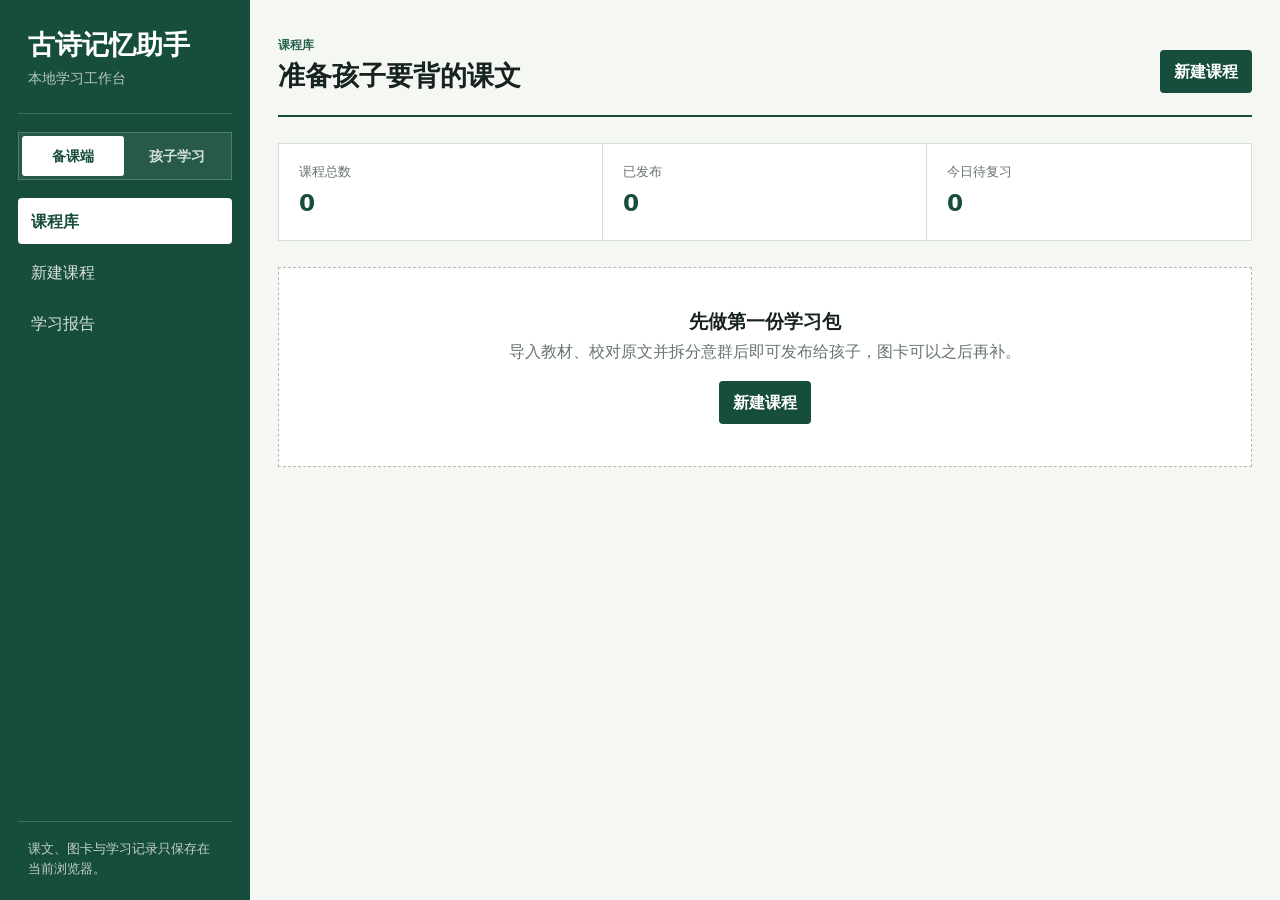
==== workspace.html @ 55af8677 "将古诗记忆助手按 CC BY-NC-SA 4.0 开源，供本地下载安装。 保留密钥与个人参考图在本地，明确禁止把项目拿去卖。  Co-authored-by: Cursor <cursoragent@" ====
<!doctype html>
<html lang="zh-CN">
<head>
  <meta charset="utf-8">
  <meta name="viewport" content="width=device-width, initial-scale=1, viewport-fit=cover">
  <meta name="theme-color" content="#174d3c">
  <meta name="description" content="本地古诗文图文背诵备课端">
  <link rel="manifest" href="manifest.webmanifest">
  <link rel="icon" href="data:,">
  <link rel="stylesheet" href="workspace.css">
  <title>古诗文备课端</title>
</head>
<body>
  <aside class="author-nav" aria-label="备课导航">
    <div class="brand"><h1>古诗记忆助手</h1><span>本地学习工作台</span></div>
    <div class="workspace-switch" aria-label="使用端">
      <a class="workspace-mode is-active" href="workspace.html" aria-current="page">备课端</a>
      <a class="workspace-mode" href="index.html">孩子学习</a>
    </div>
    <nav class="author-tabs" aria-label="备课端页面">
      <button class="nav-tab is-active" type="button" data-view="library">课程库</button>
      <button class="nav-tab" type="button" data-view="build">新建课程</button>
      <button class="nav-tab" type="button" data-view="reports">学习报告</button>
      <a class="nav-tab nav-link mobile-learner-link" href="index.html">孩子学习</a>
    </nav>
    <div class="nav-note">课文、图卡与学习记录只保存在当前浏览器。</div>
  </aside>

  <main class="author-main">
    <section id="view-library" class="author-view" data-view-panel="library">
      <header class="page-head"><div><p class="eyebrow">课程库</p><h2>准备孩子要背的课文</h2></div><button class="button button-primary" type="button" data-open-build>新建课程</button></header>
      <div id="library-summary" class="summary-strip" aria-live="polite"></div>
      <section id="course-library" class="course-library" aria-live="polite"></section>
    </section>

    <section id="view-build" class="author-view" data-view-panel="build" hidden>
      <header class="page-head"><div><p class="eyebrow">新建课程</p><h2 id="builder-title">从教材到学习包</h2></div><button class="button button-secondary" type="button" data-view-target="library">返回课程库</button></header>
      <ol class="build-steps" aria-label="建课步骤">
        <li data-step="source" class="is-active"><span>1</span>导入与校对</li>
        <li data-step="scenes"><span>2</span>拆分意群</li>
        <li data-step="images"><span>3</span>确认图卡</li>
        <li data-step="publish"><span>4</span>发布学习包</li>
      </ol>

      <section id="build-source" class="build-panel" data-build-panel="source">
        <div class="panel-head"><div><p class="eyebrow">第一步</p><h3>导入教材并核对原文</h3></div></div>
        <div id="source-drop" class="source-drop" role="button" tabindex="0" aria-describedby="source-drop-help">
          <input id="source-file" type="file" hidden accept=".pdf,.doc,.docx,.odt,.rtf,.txt,.md,image/png,image/jpeg,image/webp,image/heic,image/heif,application/pdf">
          <strong>拖入或选择教材文件</strong>
          <p id="source-drop-help">支持 PDF、Word、图片、TXT、Markdown。文件在本机提取文字。</p>
        </div>
        <p id="source-import-message" class="message" aria-live="polite"></p>
        <form id="source-form" class="form-grid">
          <label>篇目标题<input id="course-title" required autocomplete="off"></label>
          <label>作者<input id="course-author" autocomplete="off"></label>
          <label>朝代<input id="course-dynasty" autocomplete="off"></label>
          <label>适用年级<input id="course-grade" autocomplete="off" placeholder="例如：八年级上册"></label>
          <label class="full-field">教材原文<textarea id="course-text" required rows="12" placeholder="请对照教材确认原文、标点和背诵范围。"></textarea></label>
          <div class="form-actions full-field"><button class="button button-primary" type="submit">确认原文，生成学习包</button><p id="source-status-message" class="message" aria-live="polite"></p></div>
        </form>
      </section>

      <section id="build-scenes" class="build-panel" data-build-panel="scenes" hidden>
        <div class="panel-head"><div><p class="eyebrow">第二步</p><h3>检查记忆意群和图像脚本</h3><p>每一项都对应一张图卡和一关练习。可修改原文，再重新拆分。</p></div><button id="regenerate-scenes" class="button button-secondary" type="button">按原文重新拆分</button></div>
        <div id="scene-editor" class="scene-editor"></div>
        <div class="form-actions"><button class="button button-primary" type="button" data-next-build="images">确认意群，准备图卡</button></div>
      </section>

      <section id="build-images" class="build-panel" data-build-panel="images" hidden>
        <div class="panel-head"><div><p class="eyebrow">第三步</p><h3>先找开放素材，再生成图卡</h3><p>系统会先按意群检索开放授权配图；找到候选后显示来源和许可。没有合适素材时，再生成图卡；生成失败才显示本地上传备用。</p></div></div>
        <p id="image-generation-message" class="message" aria-live="polite"></p>
        <div id="image-editor" class="image-editor"></div>
        <div class="form-actions"><button class="button button-primary" type="button" data-next-build="publish">检查发布条件</button></div>
      </section>

      <section id="build-publish" class="build-panel" data-build-panel="publish" hidden>
        <div class="panel-head"><div><p class="eyebrow">第四步</p><h3>发布给孩子学习</h3><p>发布后，孩子会进入独立学习页：看图理解、无提示回忆、整段闯关与复习。图卡是学习提示，不是发布硬门槛；之后仍可回来补做。</p></div></div>
        <div id="publish-checklist" class="publish-checklist" aria-live="polite"></div>
        <div class="form-actions"><button id="publish-course" class="button button-primary" type="button">发布课程</button><button class="button button-secondary" type="button" data-view-target="library">稍后发布</button><p id="publish-message" class="message" aria-live="polite"></p></div>
      </section>
    </section>

    <section id="view-reports" class="author-view" data-view-panel="reports" hidden>
      <header class="page-head"><div><p class="eyebrow">学习报告</p><h2>从真实表现安排复习</h2></div><div class="report-head-actions"><button id="export-backup" class="button button-secondary" type="button">备份全部数据</button><p id="report-export-message" class="message" aria-live="polite"></p></div></header>
      <div id="reports-content" class="reports-content" aria-live="polite"></div>
    </section>
  </main>

  <div id="image-lightbox" class="image-lightbox" hidden role="dialog" aria-modal="true" aria-labelledby="image-lightbox-title">
    <div class="image-lightbox-backdrop" data-close-lightbox></div>
    <div class="image-lightbox-panel">
      <button id="close-image-lightbox" class="image-lightbox-close" type="button" aria-label="关闭全图预览">×</button>
      <p id="image-lightbox-title" class="eyebrow">图卡全图</p>
      <img id="image-lightbox-image" src="" alt="">
      <p id="image-lightbox-source" class="image-source"></p>
    </div>
  </div>

  <script src="course-store.js"></script>
  <script src="workspace.js"></script>
</body>
</html>
---- workspace.css ----
:root { --paper:#f5f7f3; --surface:#fff; --ink:#17231f; --muted:#68746e; --line:#d6ddd7; --green:#174d3c; --green-2:#27634e; --gold:#bd8730; --danger:#a74e45; font-family:"PingFang SC","Microsoft YaHei",system-ui,sans-serif; color:var(--ink); background:var(--paper); }
* { box-sizing:border-box; }
[hidden] { display:none !important; }
body { min-height:100vh; margin:0; line-height:1.58; }
button,input,textarea { font:inherit; }
button,a,input,textarea { -webkit-tap-highlight-color:transparent; }
button:focus-visible,a:focus-visible,input:focus-visible,textarea:focus-visible { outline:3px solid rgba(41,111,88,.35); outline-offset:2px; }
h1,h2,h3,h4,p { margin-top:0; }
h1,h2,h3 { letter-spacing:0; line-height:1.25; }
.author-nav { position:fixed; inset:0 auto 0 0; width:250px; padding:28px 18px 20px; display:flex; flex-direction:column; background:var(--green); color:#fff; }
.brand { padding:0 10px 24px; border-bottom:1px solid rgba(255,255,255,.18); }
.brand p { margin-bottom:3px; color:#d0ddd5; font-size:.78rem; font-weight:700; }
.brand h1 { margin:0; font-family:"Songti SC",STSong,serif; font-size:1.7rem; }
.brand span { display:block; margin-top:6px; color:#b7c9be; font-size:.85rem; }
.author-tabs { margin-top:18px; display:grid; gap:5px; }
.nav-tab { min-height:46px; border:1px solid transparent; border-radius:4px; padding:9px 12px; background:transparent; color:#d6e1db; cursor:pointer; text-align:left; }
.nav-tab:hover { background:rgba(255,255,255,.09); color:#fff; }
.nav-tab.is-active { border-color:rgba(255,255,255,.2); background:#fff; color:var(--green); font-weight:700; }
.nav-note { margin-top:auto; padding:17px 10px 0; border-top:1px solid rgba(255,255,255,.18); color:#c1d0c7; font-size:.82rem; }
.author-main { min-height:100vh; margin-left:250px; }
.author-view { width:min(100% - 56px,1160px); margin:0 auto; padding:36px 0 64px; }
.page-head,.panel-head { display:flex; align-items:end; justify-content:space-between; gap:20px; }
.page-head { padding-bottom:22px; border-bottom:2px solid var(--green); }
.page-head h2 { margin:0; font-family:"Songti SC",STSong,serif; font-size:1.7rem; }
.report-head-actions { display:flex; align-items:center; gap:12px; }
.report-head-actions .message { min-height:0; margin:0; }
.eyebrow { margin-bottom:4px; color:var(--green-2); font-size:.76rem; font-weight:750; }
.button { min-height:42px; border:1px solid transparent; border-radius:4px; padding:8px 13px; display:inline-flex; align-items:center; justify-content:center; cursor:pointer; font-weight:700; text-decoration:none; }
.button-primary { background:var(--green); color:#fff; }
.button-primary:hover { background:#103e30; }
.button-secondary { border-color:#aebbb3; background:transparent; color:var(--ink); }
.button-secondary:hover { background:#eaf1ec; }
.summary-strip { margin:26px 0; display:grid; grid-template-columns:repeat(3,1fr); border:1px solid var(--line); background:var(--surface); }
.summary-strip div { padding:18px 20px; border-right:1px solid var(--line); }
.summary-strip div:last-child { border-right:0; }
.summary-strip span,.card-status { display:block; color:var(--muted); font-size:.8rem; }
.summary-strip strong { display:block; margin-top:3px; color:var(--green); font-size:1.45rem; }
.course-library { display:grid; grid-template-columns:repeat(auto-fill,minmax(285px,1fr)); gap:16px; }
.course-card,.report-card,.scene-edit-card,.image-card { border:1px solid var(--line); background:var(--surface); }
.course-card { min-height:240px; padding:20px; display:flex; flex-direction:column; }
.card-status { color:var(--gold); font-weight:700; }.card-status.published { color:var(--green); }
.course-card h3,.report-card h3 { margin:5px 0 4px; font-size:1.14rem; }.course-card p { margin-bottom:0; color:var(--muted); font-size:.88rem; }
.course-card-text { margin-top:20px !important; font-family:"Songti SC",STSong,serif; line-height:1.75; }
.card-footer { margin-top:auto; padding-top:18px; display:flex; align-items:center; justify-content:space-between; gap:10px; color:var(--muted); font-size:.78rem; }.card-footer>div { display:flex; align-items:center; gap:10px; }.icon-text { border:0; background:transparent; color:var(--green); cursor:pointer; font-weight:700; }
.empty-state { grid-column:1 / -1; padding:42px 24px; border:1px dashed #aebbb3; background:var(--surface); text-align:center; }.empty-state h3 { margin-bottom:6px; }.empty-state p { color:var(--muted); }
.build-steps { margin:28px 0; padding:0; display:grid; grid-template-columns:repeat(4,1fr); list-style:none; }.build-steps li { padding:10px 8px; border-bottom:2px solid var(--line); color:var(--muted); font-size:.85rem; }.build-steps span { width:22px; height:22px; margin-right:6px; display:inline-grid; place-items:center; border:1px solid #aebbb3; border-radius:50%; font-size:.74rem; }.build-steps .is-active { border-color:var(--green); color:var(--green); font-weight:700; }.build-steps .is-active span,.build-steps .is-complete span { border-color:var(--green); background:var(--green); color:#fff; }
.build-panel { padding:26px 0; }.panel-head { margin-bottom:22px; }.panel-head h3 { margin:0 0 5px; font-size:1.26rem; }.panel-head p { max-width:620px; margin:0; color:var(--muted); font-size:.9rem; }
.source-drop { min-height:185px; padding:24px; display:grid; place-content:center; border:2px dashed #9eb0a5; background:var(--surface); cursor:pointer; text-align:center; }.source-drop strong { font-size:1.05rem; }.source-drop p { max-width:580px; margin:8px 0 0; color:var(--muted); font-size:.89rem; }.source-drop:hover,.source-drop.is-dragging,.source-drop:focus-visible { border-color:var(--green); background:#edf4ef; outline:0; }
.source-drop.is-disabled { border-style:solid; border-color:var(--line); background:#f3f5f4; color:var(--muted); cursor:default; }
.source-drop.is-disabled:hover { border-color:var(--line); background:#f3f5f4; }
.message { min-height:24px; margin:9px 0 0; color:var(--green); font-size:.88rem; }.message.is-error { color:var(--danger); }
.form-grid { margin-top:22px; display:grid; grid-template-columns:repeat(4,1fr); gap:16px; }.form-grid label,.scene-edit-body label { min-width:0; display:grid; gap:6px; color:#34443c; font-size:.87rem; font-weight:700; }.form-grid input,.form-grid textarea,.scene-edit-body textarea { width:100%; border:1px solid #acb8b1; border-radius:3px; padding:10px 11px; background:#fff; color:var(--ink); font-weight:400; line-height:1.55; }.form-grid textarea,.scene-edit-body textarea { resize:vertical; }.full-field { grid-column:1 / -1; }.form-actions { margin-top:22px; display:flex; align-items:center; gap:10px; flex-wrap:wrap; }
.scene-editor { display:grid; gap:13px; }.scene-edit-card { padding:18px; display:grid; grid-template-columns:38px minmax(0,1fr); gap:13px; }.scene-number { color:var(--green); font-weight:800; }.scene-edit-body { display:grid; gap:13px; }.anchor-line { margin:0; color:var(--muted); font-size:.86rem; }.anchor-line strong { color:var(--ink); }.anchor-line span { margin-left:6px; color:var(--green); font-weight:700; }
.image-editor { display:grid; gap:14px; }.image-card { padding:16px; display:grid; grid-template-columns:180px minmax(0,1fr); gap:18px; }.image-preview { position:relative; min-height:155px; border:1px dashed #9eb0a5; padding:0; display:grid; place-items:center; overflow:hidden; background:#edf1ed; color:var(--muted); text-align:center; }.image-preview-button { width:100%; border-radius:0; color:inherit; cursor:zoom-in; }.image-preview-button:hover,.image-preview-button:focus-visible { border-color:var(--green); outline:3px solid rgba(41,111,88,.2); outline-offset:-3px; }.image-preview img { width:100%; height:100%; max-height:220px; object-fit:cover; }.image-preview.has-image::after { position:absolute; inset:0; content:""; background:rgba(13,47,36,.08); pointer-events:none; }.preview-zoom-hint { position:absolute; right:8px; bottom:8px; z-index:1; padding:4px 7px; border-radius:3px; background:rgba(13,47,36,.82); color:#fff; font-size:.72rem; pointer-events:none; }.image-card h4 { margin:4px 0 8px; font-family:"Songti SC",STSong,serif; }.image-card p { color:var(--muted); font-size:.9rem; }.image-actions { display:flex; align-items:center; gap:8px; flex-wrap:wrap; }.upload-button { min-height:40px; border:1px solid var(--green); border-radius:4px; padding:8px 12px; display:inline-flex; align-items:center; color:var(--green); cursor:pointer; font-size:.88rem; font-weight:700; }.image-state { margin:10px 0 0; color:var(--green) !important; font-weight:700; }.image-error { color:var(--danger) !important; font-size:.82rem !important; }.source-candidates { margin:14px 0; padding:12px; border:1px solid #d7e1d9; background:#f5f8f5; }.source-label { margin-bottom:9px !important; color:var(--ink) !important; font-size:.82rem !important; font-weight:700; }.source-candidate-grid { display:grid; grid-template-columns:repeat(3,minmax(0,1fr)); gap:10px; }.source-candidate { min-width:0; margin:0; border:1px solid var(--line); background:#fff; }.source-candidate img { width:100%; height:105px; display:block; object-fit:cover; background:#edf1ed; }.source-candidate figcaption { padding:8px; display:grid; gap:4px; }.source-candidate strong { overflow:hidden; color:var(--ink); font-size:.78rem; text-overflow:ellipsis; white-space:nowrap; }.source-candidate span,.source-candidate small { overflow:hidden; color:var(--muted); font-size:.7rem; text-overflow:ellipsis; white-space:nowrap; }.source-candidate .button { min-height:32px; padding:5px 8px; font-size:.76rem; }.source-candidates>.button { margin-top:10px; }.image-source { font-size:.76rem !important; }.image-source a { color:var(--green); }.lightbox-open { overflow:hidden; }.image-lightbox { position:fixed; inset:0; z-index:50; display:grid; place-items:center; padding:24px; }.image-lightbox[hidden] { display:none; }.image-lightbox-backdrop { position:absolute; inset:0; background:rgba(7,24,18,.8); }.image-lightbox-panel { position:relative; z-index:1; width:min(100%,1100px); max-height:calc(100vh - 48px); padding:20px; overflow:auto; background:#fff; box-shadow:0 20px 70px rgba(0,0,0,.35); }.image-lightbox-close { position:absolute; top:8px; right:12px; width:38px; height:38px; border:0; border-radius:50%; background:#edf1ed; color:var(--green); cursor:pointer; font-size:1.8rem; line-height:1; }.image-lightbox-panel>img { display:block; width:100%; max-height:calc(100vh - 170px); object-fit:contain; background:#edf1ed; }.image-lightbox-panel .eyebrow { padding-right:45px; }.image-lightbox-panel .image-source { margin:12px 0 0; }
.publish-checklist { border-top:1px solid var(--line); }.check-row { padding:16px 0; display:flex; align-items:center; gap:14px; border-bottom:1px solid var(--line); }.check-row strong { min-width:50px; color:var(--gold); font-size:.84rem; }.check-row.ready strong { color:var(--green); }.check-row.optional strong { color:var(--gold); }.pending-link { margin-left:auto; border:0; background:transparent; color:var(--green); cursor:pointer; font-weight:700; text-decoration:underline; white-space:nowrap; }.optional-note { margin:13px 0 0; padding:12px 14px; border-left:3px solid var(--gold); background:#fff8ed; color:var(--muted); font-size:.86rem; }
.reports-content { margin-top:26px; display:grid; gap:24px; }.report-entry { min-width:0; }.report-entry-actions { margin-bottom:12px; padding:16px 18px; display:flex; align-items:center; justify-content:space-between; gap:18px; border:1px solid var(--line); background:var(--surface); }.report-entry-actions p { margin:0; }.report-entry-hint { color:var(--muted); font-size:.84rem; }.full-report { padding:22px 24px; border:1px solid var(--line); background:var(--surface); box-shadow:0 8px 22px rgba(23,77,60,.06); }.report-banner { padding:18px 20px; display:flex; justify-content:space-between; gap:20px; background:var(--green); color:#fff; }.report-banner h2 { margin:3px 0; font-family:"Songti SC",STSong,serif; font-size:1.5rem; }.report-banner p { margin:0; color:#d6e5dc; }.report-banner .eyebrow { color:#d6e5dc; }.report-generated { align-self:end; color:#d6e5dc; font-size:.78rem; white-space:nowrap; }.report-rule { margin:14px 0; padding:12px 14px; display:grid; gap:3px; border-left:4px solid var(--gold); background:#fff8ed; color:var(--muted); font-size:.85rem; }.report-rule strong { color:var(--ink); }.report-stats { display:grid; grid-template-columns:repeat(4,1fr); gap:10px; }.report-stats div { padding:13px 14px; border:1px solid #eadba7; background:#fffdf4; }.report-stats small,.report-stats strong { display:block; }.report-stats small { color:var(--muted); }.report-stats strong { margin-top:3px; color:var(--green); font-size:1.3rem; }.report-section { margin-top:22px; }.report-section h3 { margin:0 0 9px; padding:8px 11px; border-left:4px solid var(--gold); background:#edf4ef; color:var(--green); font-size:1.05rem; }.section-note,.report-foot { color:var(--muted); font-size:.84rem; }.table-scroll { overflow-x:auto; }.full-report table { width:100%; min-width:760px; border-collapse:collapse; font-size:.8rem; }.full-report th,.full-report td { padding:8px 9px; border:1px solid var(--line); text-align:left; vertical-align:top; }.full-report th { background:var(--green); color:#fff; white-space:nowrap; }.full-report tr:nth-child(even) td { background:#fbfcfa; }.full-report .empty { padding:18px; color:var(--muted); text-align:center; }.weak-list { margin:0; padding:0 0 0 22px; }.weak-list li { margin:5px 0; }.weak-list span { margin-left:8px; color:var(--muted); }.curve-wrap { padding:12px; border:1px solid var(--line); background:#fbfcfa; }.curve-svg { width:100%; height:auto; display:block; }.curve-svg line { stroke:#aebbb3; }.curve-svg text { fill:var(--muted); font-size:11px; }.curve-actual { fill:none; stroke:var(--green); stroke-width:3; }.curve-theory { fill:none; stroke:var(--gold); stroke-width:2; stroke-dasharray:6 5; }.curve-svg circle { fill:var(--green); }.curve-legend { display:flex; gap:16px; flex-wrap:wrap; margin-top:7px; color:var(--muted); font-size:.78rem; }.curve-legend i { display:inline-block; width:18px; margin:0 4px 3px 0; border-top:3px solid var(--green); }.curve-legend .legend-theory { border-color:var(--gold); border-top-style:dashed; }.curve-empty { padding:26px; border:1px dashed #aebbb3; color:var(--muted); text-align:center; }.report-foot { margin:24px 0 0; padding-top:12px; border-top:1px solid var(--line); }
@media (max-width:760px) { body { padding-bottom:74px; }.author-nav { position:fixed; inset:auto 0 0; z-index:10; width:100%; height:74px; padding:0; display:block; }.brand,.nav-note { display:none; }.author-tabs { height:100%; margin:0; grid-template-columns:repeat(3,1fr); gap:0; }.nav-tab { min-height:0; border:0; border-radius:0; padding:8px 4px; text-align:center; font-size:.82rem; }.nav-tab.is-active { border-top:3px solid var(--gold); background:#fff; color:var(--green); }.author-main { margin-left:0; }.author-view { width:min(100% - 32px,1160px); padding:26px 0 42px; }.page-head,.panel-head { align-items:start; }.page-head h2 { font-size:1.42rem; }.summary-strip { grid-template-columns:1fr; }.summary-strip div { border-right:0; border-bottom:1px solid var(--line); }.summary-strip div:last-child { border-bottom:0; }.build-steps { overflow-x:auto; min-width:570px; }.build-steps li { white-space:nowrap; }.form-grid { grid-template-columns:1fr; }.image-card { grid-template-columns:1fr; }.image-preview { min-height:210px; }.source-candidate-grid { grid-template-columns:repeat(2,minmax(0,1fr)); }.report-entry-actions { align-items:stretch; flex-direction:column; }.report-export { width:100%; }.report-export>.button { width:100%; }.report-menu { left:0; right:auto; width:100%; }.report-banner { flex-direction:column; }.report-generated { align-self:start; }.report-stats { grid-template-columns:repeat(2,1fr); }.full-report { padding:14px; }.course-library { grid-template-columns:1fr; } }

/* 报告看板：蓝白灰、细边框、轻量说明，避免把规则提示抢成主视觉 */
.report-entry-actions { margin-bottom: 14px; padding: 12px 2px; border: 0; border-bottom: 1px solid #d9e2ea; background: transparent; }
.report-entry-actions .eyebrow { color: #173f70; }
.report-entry-hint { color: #7a8794; font-size: .78rem; }
.report-export { position: relative; }
.report-export > .button { min-height: 38px; border-radius: 6px; padding-inline: 16px; background: #173f70; box-shadow: 0 4px 12px rgba(23,63,112,.14); }
.report-menu { position: absolute; z-index: 5; top: calc(100% + 8px); right: 0; width: 190px; padding: 6px; border: 1px solid #d8e0e9; border-radius: 8px; background: #fff; box-shadow: 0 12px 28px rgba(28,45,62,.16); }
.report-menu button { width: 100%; min-height: 36px; border: 0; border-radius: 5px; padding: 7px 10px; background: transparent; color: #27384a; cursor: pointer; text-align: left; font-size: .82rem; font-weight: 650; }
.report-menu button:hover, .report-menu button:focus-visible { background: #edf4fb; color: #173f70; outline: 0; }
.full-report { padding: 0; border: 1px solid #d8e0e9; border-radius: 9px; background: #fff; box-shadow: 0 10px 28px rgba(40,65,87,.07); overflow: hidden; }
.report-banner { padding: 22px 26px; background: #173f70; }
.report-banner h2 { font-size: 1.62rem; }
.report-dashboard { display: grid; grid-template-columns: 1.18fr 1fr 1fr; gap: 12px; padding: 14px; background: #f4f7fb; border-bottom: 1px solid #d8e0e9; }
.report-widget { min-width: 0; padding: 13px 14px; border: 1px solid #d8e0e9; border-radius: 6px; background: #fff; }
.report-widget h3 { margin: 0 0 10px; color: #173f70; font-size: .95rem; }
.report-widget-head { display: flex; align-items: end; justify-content: space-between; gap: 10px; margin-bottom: 10px; }
.report-widget-head small, .report-widget-head strong { display: block; }
.report-widget-head small { color: #7a8794; font-size: .72rem; }
.report-widget-head strong { margin-top: 1px; color: #173f70; font-size: 1.08rem; }
.calendar-key { color: #7a8794; font-size: .7rem; white-space: nowrap; }
.calendar-key i { display: inline-block; width: 7px; height: 7px; margin: 0 4px 1px 0; border-radius: 50%; background: #3c83b8; }
.calendar-week, .calendar-days { display: grid; grid-template-columns: repeat(7, 1fr); gap: 3px; text-align: center; }
.calendar-week { margin-bottom: 3px; color: #8a96a2; font-size: .67rem; }
.calendar-day { min-height: 25px; display: grid; place-items: center; position: relative; border-radius: 4px; color: #3a4a5b; font-size: .72rem; }
.calendar-day.is-empty { visibility: hidden; }
.calendar-day.is-today { background: #e4f0fa; color: #173f70; font-weight: 800; }
.calendar-day.has-review::after { position: absolute; bottom: 2px; width: 4px; height: 4px; content: ""; border-radius: 50%; background: #3c83b8; }
.mini-table { width: 100%; border-collapse: collapse; color: #3b4a58; font-size: .76rem; }
.mini-table td { padding: 6px 5px; border-bottom: 1px solid #edf0f3; }
.mini-table td:nth-child(2), .mini-table td:nth-child(3) { text-align: right; color: #173f70; }
.mini-table tr.total td { border-top: 1px solid #bfcbd6; border-bottom: 0; font-weight: 750; }
.report-method-note { margin: 9px 18px 0; padding: 0 0 0 8px; display: flex; align-items: baseline; gap: 7px; border-left: 2px solid #d5aa48; background: transparent; color: #8a96a2; font-size: .7rem; line-height: 1.45; }
.report-method-note strong { flex: 0 0 auto; color: #6f7d8a; font-size: .7rem; }
.report-method-note span { min-width: 0; }
.report-stats { margin: 12px 18px 0; }
.report-section { margin: 18px 18px 0; }
.report-section h3 { border-left: 3px solid #3c83b8; background: #edf4fb; color: #173f70; font-size: .98rem; }
.full-report table { font-size: .76rem; }
.full-report th { background: #eaf3fa; color: #173f70; font-weight: 750; }
.full-report tr:nth-child(even) td { background: #fbfcfe; }
.curve-wrap { background: #fbfcfe; }
.report-foot { margin: 20px 18px 18px; color: #8a96a2; font-size: .72rem; }
@media (max-width:760px) {
  .report-dashboard { grid-template-columns: 1fr; }
  .report-method-note { align-items: flex-start; flex-direction: column; gap: 1px; }
  .report-stats, .report-section { margin-inline: 14px; }
  .report-foot { margin-inline: 14px; }
}
/* 报告信息已经在顶部看板呈现，避免重复统计卡片拉长页面 */
.full-report > .report-stats { display: none; }
.full-report table { table-layout: fixed; }
.full-report th, .full-report td { line-height: 1.45; }
.full-report td:nth-child(2) { max-width: 0; }
.full-report td:nth-child(2), .full-report th:nth-child(2) { width: 22%; }
.full-report td { overflow-wrap: anywhere; }
.report-section + .report-section { margin-top: 28px; }
.report-method-note { max-width: calc(100% - 36px); margin-top: 22px; }
.report-entry-actions .report-export > .button { border: 1px solid #b9c7d4; background: #fff; color: #173f70; box-shadow: none; }
.report-entry-actions .report-export > .button:hover { border-color: #3c83b8; background: #edf4fb; }
.full-report th, .full-report td { border-left: 0; border-right: 0; padding-block: 10px; }
.full-report th { border-top: 1px solid #d8e0e9; border-bottom: 1px solid #c8d5df; }
.full-report td { border-bottom: 1px solid #edf0f3; }
.nav-link { display:flex; align-items:center; color:#d6e1db; text-decoration:none; }
.nav-link:hover { background:rgba(255,255,255,.09); color:#fff; }

/* 手机端：管理菜单固定为底部 Tab，并为 iPhone 安全区和页面末尾留出空间。 */
@media (max-width:760px) {
  html, body { max-width:100%; overflow-x:hidden; }
  body { padding-bottom:calc(76px + env(safe-area-inset-bottom)); }
  .author-nav { height:calc(64px + env(safe-area-inset-bottom)); padding-bottom:env(safe-area-inset-bottom); box-shadow:0 -6px 20px rgba(24,43,34,.12); }
  .author-tabs { height:64px; }
  .author-tabs { grid-template-columns:repeat(4,minmax(0,1fr)); }
  .nav-tab { min-width:0; min-height:64px; padding:9px 4px 7px; display:flex; align-items:center; justify-content:center; border-top:3px solid transparent; text-decoration:none; white-space:nowrap; font-size:.82rem; font-weight:650; }
  .nav-link { color:#d6e1db; }
  .nav-tab.is-active { border-top-color:var(--gold); }
  .author-view { width:calc(100% - 28px); padding:22px 0 calc(54px + env(safe-area-inset-bottom)); }
  .page-head { align-items:flex-start; flex-wrap:wrap; gap:12px; }
  .page-head > div:first-child { min-width:0; flex:1 1 210px; }
  .page-head .button { min-height:44px; }
  .page-head h2 { overflow-wrap:anywhere; }
  .summary-strip { margin:20px 0; }
  .course-card { min-height:0; padding:18px; }
  .card-footer { align-items:flex-start; flex-direction:column; }
  .card-footer > div { width:100%; justify-content:space-between; }
  .build-steps { min-width:0; grid-template-columns:none; grid-auto-flow:column; grid-auto-columns:140px; overflow-x:auto; overscroll-behavior-inline:contain; }
  .build-panel { padding-top:18px; }
  .form-actions .button { min-height:46px; flex:1 1 145px; }
  .table-scroll { max-width:100%; overflow-x:auto; overscroll-behavior-inline:contain; -webkit-overflow-scrolling:touch; }
  .full-report { max-width:100%; }
  .report-banner { padding:18px; }
  .report-dashboard { grid-template-columns:repeat(2,minmax(0,1fr)); padding:10px; }
  .report-calendar-widget { grid-column:1 / -1; }
  .report-widget { padding:11px; }
  .report-head-actions { width:100%; justify-content:flex-end; }
  .report-head-actions .button { min-height:38px; padding:6px 10px; color:var(--muted); font-size:.78rem; }
  .workspace-switch { display:none; }
  .mobile-learner-link { display:flex; }
}

/* 备课端和孩子学习是并列入口，课程库等才是备课端内部页面。 */
.workspace-switch { margin-top:18px; padding:3px; display:grid; grid-template-columns:repeat(2,minmax(0,1fr)); gap:3px; border:1px solid rgba(255,255,255,.2); background:rgba(255,255,255,.07); }
.workspace-mode { min-height:40px; padding:8px 5px; display:flex; align-items:center; justify-content:center; border-radius:3px; color:#d6e1db; text-decoration:none; font-size:.88rem; font-weight:700; }
.workspace-mode:hover { background:rgba(255,255,255,.09); color:#fff; }
.workspace-mode.is-active { background:#fff; color:var(--green); }
.mobile-learner-link { display:none; }
@media (max-width:760px) {
  .workspace-switch { display:none; }
  .mobile-learner-link { display:flex; }
}
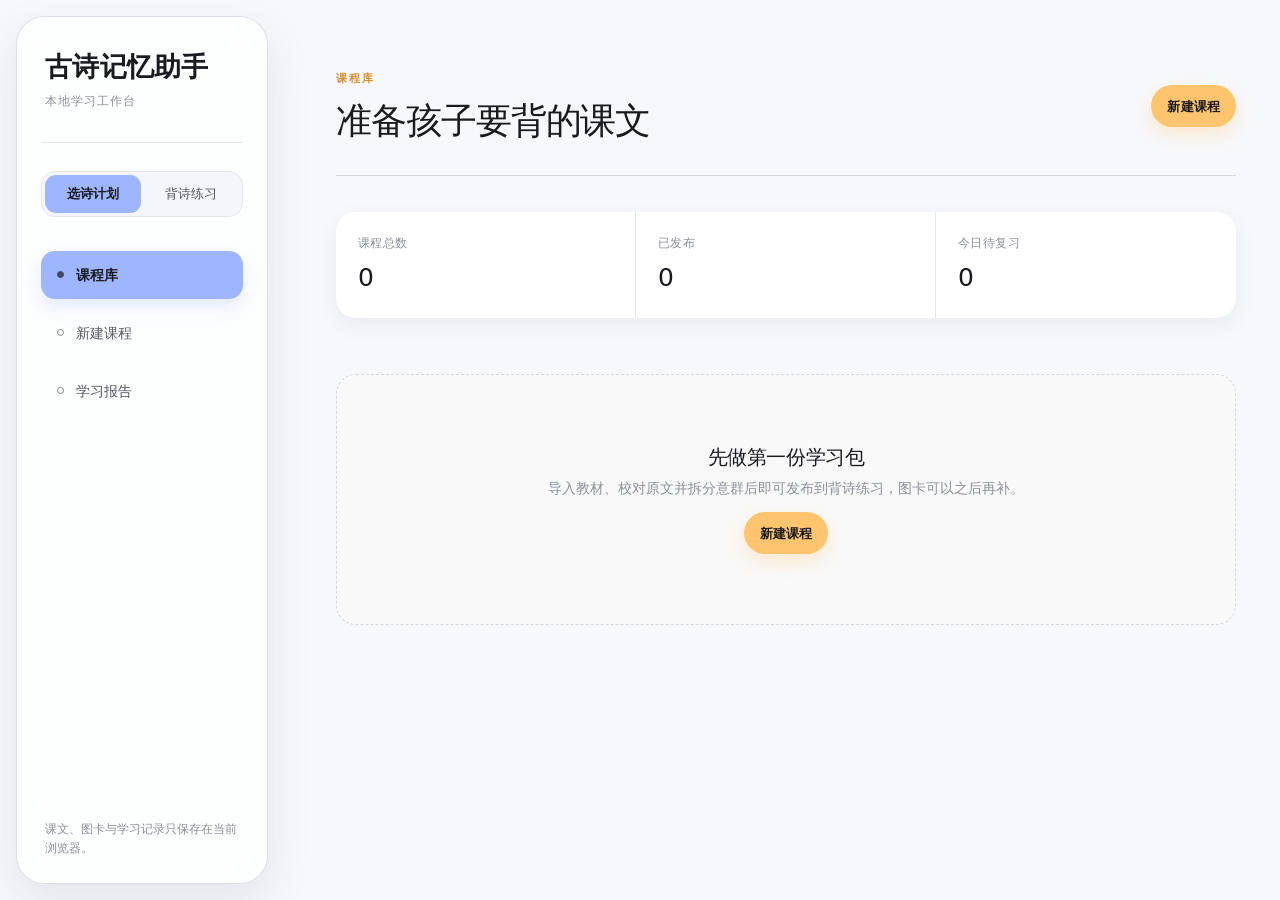
==== commit 89963995: "更新选诗计划与背诗练习界面" ====
--- a/workspace.html
+++ b/workspace.html
@@ -4,24 +4,24 @@
   <meta charset="utf-8">
   <meta name="viewport" content="width=device-width, initial-scale=1, viewport-fit=cover">
   <meta name="theme-color" content="#174d3c">
-  <meta name="description" content="本地古诗文图文背诵备课端">
+  <meta name="description" content="本地古诗文图文背诵选诗计划">
   <link rel="manifest" href="manifest.webmanifest">
   <link rel="icon" href="data:,">
   <link rel="stylesheet" href="workspace.css">
-  <title>古诗文备课端</title>
+  <title>古诗文选诗计划</title>
 </head>
 <body>
   <aside class="author-nav" aria-label="备课导航">
     <div class="brand"><h1>古诗记忆助手</h1><span>本地学习工作台</span></div>
     <div class="workspace-switch" aria-label="使用端">
-      <a class="workspace-mode is-active" href="workspace.html" aria-current="page">备课端</a>
-      <a class="workspace-mode" href="index.html">孩子学习</a>
+      <a class="workspace-mode is-active" href="workspace.html" aria-current="page">选诗计划</a>
+      <a class="workspace-mode" href="index.html">背诗练习</a>
     </div>
-    <nav class="author-tabs" aria-label="备课端页面">
+    <nav class="author-tabs" aria-label="选诗计划页面">
       <button class="nav-tab is-active" type="button" data-view="library">课程库</button>
       <button class="nav-tab" type="button" data-view="build">新建课程</button>
       <button class="nav-tab" type="button" data-view="reports">学习报告</button>
-      <a class="nav-tab nav-link mobile-learner-link" href="index.html">孩子学习</a>
+      <a class="nav-tab nav-link mobile-learner-link" href="index.html">背诗练习</a>
     </nav>
     <div class="nav-note">课文、图卡与学习记录只保存在当前浏览器。</div>
   </aside>
@@ -74,7 +74,7 @@
       </section>
 
       <section id="build-publish" class="build-panel" data-build-panel="publish" hidden>
-        <div class="panel-head"><div><p class="eyebrow">第四步</p><h3>发布给孩子学习</h3><p>发布后，孩子会进入独立学习页：看图理解、无提示回忆、整段闯关与复习。图卡是学习提示，不是发布硬门槛；之后仍可回来补做。</p></div></div>
+        <div class="panel-head"><div><p class="eyebrow">第四步</p><h3>发布到背诗练习</h3><p>发布后，孩子会进入独立学习页：看图理解、无提示回忆、整段闯关与复习。图卡是学习提示，不是发布硬门槛；之后仍可回来补做。</p></div></div>
         <div id="publish-checklist" class="publish-checklist" aria-live="polite"></div>
         <div class="form-actions"><button id="publish-course" class="button button-primary" type="button">发布课程</button><button class="button button-secondary" type="button" data-view-target="library">稍后发布</button><p id="publish-message" class="message" aria-live="polite"></p></div>
       </section>
--- a/workspace.css
+++ b/workspace.css
@@ -1,167 +1,452 @@
-:root { --paper:#f5f7f3; --surface:#fff; --ink:#17231f; --muted:#68746e; --line:#d6ddd7; --green:#174d3c; --green-2:#27634e; --gold:#bd8730; --danger:#a74e45; font-family:"PingFang SC","Microsoft YaHei",system-ui,sans-serif; color:var(--ink); background:var(--paper); }
-* { box-sizing:border-box; }
-[hidden] { display:none !important; }
-body { min-height:100vh; margin:0; line-height:1.58; }
-button,input,textarea { font:inherit; }
-button,a,input,textarea { -webkit-tap-highlight-color:transparent; }
-button:focus-visible,a:focus-visible,input:focus-visible,textarea:focus-visible { outline:3px solid rgba(41,111,88,.35); outline-offset:2px; }
-h1,h2,h3,h4,p { margin-top:0; }
-h1,h2,h3 { letter-spacing:0; line-height:1.25; }
-.author-nav { position:fixed; inset:0 auto 0 0; width:250px; padding:28px 18px 20px; display:flex; flex-direction:column; background:var(--green); color:#fff; }
-.brand { padding:0 10px 24px; border-bottom:1px solid rgba(255,255,255,.18); }
-.brand p { margin-bottom:3px; color:#d0ddd5; font-size:.78rem; font-weight:700; }
-.brand h1 { margin:0; font-family:"Songti SC",STSong,serif; font-size:1.7rem; }
-.brand span { display:block; margin-top:6px; color:#b7c9be; font-size:.85rem; }
-.author-tabs { margin-top:18px; display:grid; gap:5px; }
-.nav-tab { min-height:46px; border:1px solid transparent; border-radius:4px; padding:9px 12px; background:transparent; color:#d6e1db; cursor:pointer; text-align:left; }
-.nav-tab:hover { background:rgba(255,255,255,.09); color:#fff; }
-.nav-tab.is-active { border-color:rgba(255,255,255,.2); background:#fff; color:var(--green); font-weight:700; }
-.nav-note { margin-top:auto; padding:17px 10px 0; border-top:1px solid rgba(255,255,255,.18); color:#c1d0c7; font-size:.82rem; }
-.author-main { min-height:100vh; margin-left:250px; }
-.author-view { width:min(100% - 56px,1160px); margin:0 auto; padding:36px 0 64px; }
-.page-head,.panel-head { display:flex; align-items:end; justify-content:space-between; gap:20px; }
-.page-head { padding-bottom:22px; border-bottom:2px solid var(--green); }
-.page-head h2 { margin:0; font-family:"Songti SC",STSong,serif; font-size:1.7rem; }
-.report-head-actions { display:flex; align-items:center; gap:12px; }
-.report-head-actions .message { min-height:0; margin:0; }
-.eyebrow { margin-bottom:4px; color:var(--green-2); font-size:.76rem; font-weight:750; }
-.button { min-height:42px; border:1px solid transparent; border-radius:4px; padding:8px 13px; display:inline-flex; align-items:center; justify-content:center; cursor:pointer; font-weight:700; text-decoration:none; }
-.button-primary { background:var(--green); color:#fff; }
-.button-primary:hover { background:#103e30; }
-.button-secondary { border-color:#aebbb3; background:transparent; color:var(--ink); }
-.button-secondary:hover { background:#eaf1ec; }
-.summary-strip { margin:26px 0; display:grid; grid-template-columns:repeat(3,1fr); border:1px solid var(--line); background:var(--surface); }
-.summary-strip div { padding:18px 20px; border-right:1px solid var(--line); }
-.summary-strip div:last-child { border-right:0; }
-.summary-strip span,.card-status { display:block; color:var(--muted); font-size:.8rem; }
-.summary-strip strong { display:block; margin-top:3px; color:var(--green); font-size:1.45rem; }
-.course-library { display:grid; grid-template-columns:repeat(auto-fill,minmax(285px,1fr)); gap:16px; }
-.course-card,.report-card,.scene-edit-card,.image-card { border:1px solid var(--line); background:var(--surface); }
-.course-card { min-height:240px; padding:20px; display:flex; flex-direction:column; }
-.card-status { color:var(--gold); font-weight:700; }.card-status.published { color:var(--green); }
-.course-card h3,.report-card h3 { margin:5px 0 4px; font-size:1.14rem; }.course-card p { margin-bottom:0; color:var(--muted); font-size:.88rem; }
-.course-card-text { margin-top:20px !important; font-family:"Songti SC",STSong,serif; line-height:1.75; }
-.card-footer { margin-top:auto; padding-top:18px; display:flex; align-items:center; justify-content:space-between; gap:10px; color:var(--muted); font-size:.78rem; }.card-footer>div { display:flex; align-items:center; gap:10px; }.icon-text { border:0; background:transparent; color:var(--green); cursor:pointer; font-weight:700; }
-.empty-state { grid-column:1 / -1; padding:42px 24px; border:1px dashed #aebbb3; background:var(--surface); text-align:center; }.empty-state h3 { margin-bottom:6px; }.empty-state p { color:var(--muted); }
-.build-steps { margin:28px 0; padding:0; display:grid; grid-template-columns:repeat(4,1fr); list-style:none; }.build-steps li { padding:10px 8px; border-bottom:2px solid var(--line); color:var(--muted); font-size:.85rem; }.build-steps span { width:22px; height:22px; margin-right:6px; display:inline-grid; place-items:center; border:1px solid #aebbb3; border-radius:50%; font-size:.74rem; }.build-steps .is-active { border-color:var(--green); color:var(--green); font-weight:700; }.build-steps .is-active span,.build-steps .is-complete span { border-color:var(--green); background:var(--green); color:#fff; }
-.build-panel { padding:26px 0; }.panel-head { margin-bottom:22px; }.panel-head h3 { margin:0 0 5px; font-size:1.26rem; }.panel-head p { max-width:620px; margin:0; color:var(--muted); font-size:.9rem; }
-.source-drop { min-height:185px; padding:24px; display:grid; place-content:center; border:2px dashed #9eb0a5; background:var(--surface); cursor:pointer; text-align:center; }.source-drop strong { font-size:1.05rem; }.source-drop p { max-width:580px; margin:8px 0 0; color:var(--muted); font-size:.89rem; }.source-drop:hover,.source-drop.is-dragging,.source-drop:focus-visible { border-color:var(--green); background:#edf4ef; outline:0; }
-.source-drop.is-disabled { border-style:solid; border-color:var(--line); background:#f3f5f4; color:var(--muted); cursor:default; }
-.source-drop.is-disabled:hover { border-color:var(--line); background:#f3f5f4; }
-.message { min-height:24px; margin:9px 0 0; color:var(--green); font-size:.88rem; }.message.is-error { color:var(--danger); }
-.form-grid { margin-top:22px; display:grid; grid-template-columns:repeat(4,1fr); gap:16px; }.form-grid label,.scene-edit-body label { min-width:0; display:grid; gap:6px; color:#34443c; font-size:.87rem; font-weight:700; }.form-grid input,.form-grid textarea,.scene-edit-body textarea { width:100%; border:1px solid #acb8b1; border-radius:3px; padding:10px 11px; background:#fff; color:var(--ink); font-weight:400; line-height:1.55; }.form-grid textarea,.scene-edit-body textarea { resize:vertical; }.full-field { grid-column:1 / -1; }.form-actions { margin-top:22px; display:flex; align-items:center; gap:10px; flex-wrap:wrap; }
-.scene-editor { display:grid; gap:13px; }.scene-edit-card { padding:18px; display:grid; grid-template-columns:38px minmax(0,1fr); gap:13px; }.scene-number { color:var(--green); font-weight:800; }.scene-edit-body { display:grid; gap:13px; }.anchor-line { margin:0; color:var(--muted); font-size:.86rem; }.anchor-line strong { color:var(--ink); }.anchor-line span { margin-left:6px; color:var(--green); font-weight:700; }
-.image-editor { display:grid; gap:14px; }.image-card { padding:16px; display:grid; grid-template-columns:180px minmax(0,1fr); gap:18px; }.image-preview { position:relative; min-height:155px; border:1px dashed #9eb0a5; padding:0; display:grid; place-items:center; overflow:hidden; background:#edf1ed; color:var(--muted); text-align:center; }.image-preview-button { width:100%; border-radius:0; color:inherit; cursor:zoom-in; }.image-preview-button:hover,.image-preview-button:focus-visible { border-color:var(--green); outline:3px solid rgba(41,111,88,.2); outline-offset:-3px; }.image-preview img { width:100%; height:100%; max-height:220px; object-fit:cover; }.image-preview.has-image::after { position:absolute; inset:0; content:""; background:rgba(13,47,36,.08); pointer-events:none; }.preview-zoom-hint { position:absolute; right:8px; bottom:8px; z-index:1; padding:4px 7px; border-radius:3px; background:rgba(13,47,36,.82); color:#fff; font-size:.72rem; pointer-events:none; }.image-card h4 { margin:4px 0 8px; font-family:"Songti SC",STSong,serif; }.image-card p { color:var(--muted); font-size:.9rem; }.image-actions { display:flex; align-items:center; gap:8px; flex-wrap:wrap; }.upload-button { min-height:40px; border:1px solid var(--green); border-radius:4px; padding:8px 12px; display:inline-flex; align-items:center; color:var(--green); cursor:pointer; font-size:.88rem; font-weight:700; }.image-state { margin:10px 0 0; color:var(--green) !important; font-weight:700; }.image-error { color:var(--danger) !important; font-size:.82rem !important; }.source-candidates { margin:14px 0; padding:12px; border:1px solid #d7e1d9; background:#f5f8f5; }.source-label { margin-bottom:9px !important; color:var(--ink) !important; font-size:.82rem !important; font-weight:700; }.source-candidate-grid { display:grid; grid-template-columns:repeat(3,minmax(0,1fr)); gap:10px; }.source-candidate { min-width:0; margin:0; border:1px solid var(--line); background:#fff; }.source-candidate img { width:100%; height:105px; display:block; object-fit:cover; background:#edf1ed; }.source-candidate figcaption { padding:8px; display:grid; gap:4px; }.source-candidate strong { overflow:hidden; color:var(--ink); font-size:.78rem; text-overflow:ellipsis; white-space:nowrap; }.source-candidate span,.source-candidate small { overflow:hidden; color:var(--muted); font-size:.7rem; text-overflow:ellipsis; white-space:nowrap; }.source-candidate .button { min-height:32px; padding:5px 8px; font-size:.76rem; }.source-candidates>.button { margin-top:10px; }.image-source { font-size:.76rem !important; }.image-source a { color:var(--green); }.lightbox-open { overflow:hidden; }.image-lightbox { position:fixed; inset:0; z-index:50; display:grid; place-items:center; padding:24px; }.image-lightbox[hidden] { display:none; }.image-lightbox-backdrop { position:absolute; inset:0; background:rgba(7,24,18,.8); }.image-lightbox-panel { position:relative; z-index:1; width:min(100%,1100px); max-height:calc(100vh - 48px); padding:20px; overflow:auto; background:#fff; box-shadow:0 20px 70px rgba(0,0,0,.35); }.image-lightbox-close { position:absolute; top:8px; right:12px; width:38px; height:38px; border:0; border-radius:50%; background:#edf1ed; color:var(--green); cursor:pointer; font-size:1.8rem; line-height:1; }.image-lightbox-panel>img { display:block; width:100%; max-height:calc(100vh - 170px); object-fit:contain; background:#edf1ed; }.image-lightbox-panel .eyebrow { padding-right:45px; }.image-lightbox-panel .image-source { margin:12px 0 0; }
-.publish-checklist { border-top:1px solid var(--line); }.check-row { padding:16px 0; display:flex; align-items:center; gap:14px; border-bottom:1px solid var(--line); }.check-row strong { min-width:50px; color:var(--gold); font-size:.84rem; }.check-row.ready strong { color:var(--green); }.check-row.optional strong { color:var(--gold); }.pending-link { margin-left:auto; border:0; background:transparent; color:var(--green); cursor:pointer; font-weight:700; text-decoration:underline; white-space:nowrap; }.optional-note { margin:13px 0 0; padding:12px 14px; border-left:3px solid var(--gold); background:#fff8ed; color:var(--muted); font-size:.86rem; }
-.reports-content { margin-top:26px; display:grid; gap:24px; }.report-entry { min-width:0; }.report-entry-actions { margin-bottom:12px; padding:16px 18px; display:flex; align-items:center; justify-content:space-between; gap:18px; border:1px solid var(--line); background:var(--surface); }.report-entry-actions p { margin:0; }.report-entry-hint { color:var(--muted); font-size:.84rem; }.full-report { padding:22px 24px; border:1px solid var(--line); background:var(--surface); box-shadow:0 8px 22px rgba(23,77,60,.06); }.report-banner { padding:18px 20px; display:flex; justify-content:space-between; gap:20px; background:var(--green); color:#fff; }.report-banner h2 { margin:3px 0; font-family:"Songti SC",STSong,serif; font-size:1.5rem; }.report-banner p { margin:0; color:#d6e5dc; }.report-banner .eyebrow { color:#d6e5dc; }.report-generated { align-self:end; color:#d6e5dc; font-size:.78rem; white-space:nowrap; }.report-rule { margin:14px 0; padding:12px 14px; display:grid; gap:3px; border-left:4px solid var(--gold); background:#fff8ed; color:var(--muted); font-size:.85rem; }.report-rule strong { color:var(--ink); }.report-stats { display:grid; grid-template-columns:repeat(4,1fr); gap:10px; }.report-stats div { padding:13px 14px; border:1px solid #eadba7; background:#fffdf4; }.report-stats small,.report-stats strong { display:block; }.report-stats small { color:var(--muted); }.report-stats strong { margin-top:3px; color:var(--green); font-size:1.3rem; }.report-section { margin-top:22px; }.report-section h3 { margin:0 0 9px; padding:8px 11px; border-left:4px solid var(--gold); background:#edf4ef; color:var(--green); font-size:1.05rem; }.section-note,.report-foot { color:var(--muted); font-size:.84rem; }.table-scroll { overflow-x:auto; }.full-report table { width:100%; min-width:760px; border-collapse:collapse; font-size:.8rem; }.full-report th,.full-report td { padding:8px 9px; border:1px solid var(--line); text-align:left; vertical-align:top; }.full-report th { background:var(--green); color:#fff; white-space:nowrap; }.full-report tr:nth-child(even) td { background:#fbfcfa; }.full-report .empty { padding:18px; color:var(--muted); text-align:center; }.weak-list { margin:0; padding:0 0 0 22px; }.weak-list li { margin:5px 0; }.weak-list span { margin-left:8px; color:var(--muted); }.curve-wrap { padding:12px; border:1px solid var(--line); background:#fbfcfa; }.curve-svg { width:100%; height:auto; display:block; }.curve-svg line { stroke:#aebbb3; }.curve-svg text { fill:var(--muted); font-size:11px; }.curve-actual { fill:none; stroke:var(--green); stroke-width:3; }.curve-theory { fill:none; stroke:var(--gold); stroke-width:2; stroke-dasharray:6 5; }.curve-svg circle { fill:var(--green); }.curve-legend { display:flex; gap:16px; flex-wrap:wrap; margin-top:7px; color:var(--muted); font-size:.78rem; }.curve-legend i { display:inline-block; width:18px; margin:0 4px 3px 0; border-top:3px solid var(--green); }.curve-legend .legend-theory { border-color:var(--gold); border-top-style:dashed; }.curve-empty { padding:26px; border:1px dashed #aebbb3; color:var(--muted); text-align:center; }.report-foot { margin:24px 0 0; padding-top:12px; border-top:1px solid var(--line); }
-@media (max-width:760px) { body { padding-bottom:74px; }.author-nav { position:fixed; inset:auto 0 0; z-index:10; width:100%; height:74px; padding:0; display:block; }.brand,.nav-note { display:none; }.author-tabs { height:100%; margin:0; grid-template-columns:repeat(3,1fr); gap:0; }.nav-tab { min-height:0; border:0; border-radius:0; padding:8px 4px; text-align:center; font-size:.82rem; }.nav-tab.is-active { border-top:3px solid var(--gold); background:#fff; color:var(--green); }.author-main { margin-left:0; }.author-view { width:min(100% - 32px,1160px); padding:26px 0 42px; }.page-head,.panel-head { align-items:start; }.page-head h2 { font-size:1.42rem; }.summary-strip { grid-template-columns:1fr; }.summary-strip div { border-right:0; border-bottom:1px solid var(--line); }.summary-strip div:last-child { border-bottom:0; }.build-steps { overflow-x:auto; min-width:570px; }.build-steps li { white-space:nowrap; }.form-grid { grid-template-columns:1fr; }.image-card { grid-template-columns:1fr; }.image-preview { min-height:210px; }.source-candidate-grid { grid-template-columns:repeat(2,minmax(0,1fr)); }.report-entry-actions { align-items:stretch; flex-direction:column; }.report-export { width:100%; }.report-export>.button { width:100%; }.report-menu { left:0; right:auto; width:100%; }.report-banner { flex-direction:column; }.report-generated { align-self:start; }.report-stats { grid-template-columns:repeat(2,1fr); }.full-report { padding:14px; }.course-library { grid-template-columns:1fr; } }
-
-/* 报告看板：蓝白灰、细边框、轻量说明，避免把规则提示抢成主视觉 */
-.report-entry-actions { margin-bottom: 14px; padding: 12px 2px; border: 0; border-bottom: 1px solid #d9e2ea; background: transparent; }
-.report-entry-actions .eyebrow { color: #173f70; }
-.report-entry-hint { color: #7a8794; font-size: .78rem; }
+:root {
+  --paper: #f7f8fb;
+  --paper-deep: #eef0f5;
+  --surface: #ffffff;
+  --surface-strong: #ffffff;
+  --ink: #1a1b20;
+  --ink-soft: #555862;
+  --muted: #8b8f99;
+  --line: #e4e6ec;
+  --line-strong: #d4d7e0;
+  --moss: #17181d;
+  --moss-dark: #111217;
+  --moss-pale: #edf0ff;
+  --ochre: #f2a94a;
+  --accent-orange: #ffc56e;
+  --accent-lavender: #9eb6ff;
+  --accent-pink: #f5b9cf;
+  --accent-sky: #b9dcff;
+  --error: #d95d68;
+  --shadow: 0 18px 44px rgba(31, 35, 48, .08);
+  --shadow-soft: 0 8px 24px rgba(31, 35, 48, .06);
+  --radius-control: 999px;
+  --radius-soft: 14px;
+  --radius-panel: 20px;
+  --radius-shell: 28px;
+  font-family: "Avenir Next", "PingFang SC", "Microsoft YaHei", system-ui, sans-serif;
+  color: var(--ink);
+  background: var(--paper);
+}
+
+* { box-sizing: border-box; }
+[hidden] { display: none !important; }
+html { background: var(--paper); }
+body { min-height: 100vh; margin: 0; background: var(--paper); line-height: 1.6; }
+button, input, textarea { font: inherit; }
+button, a, input, textarea { -webkit-tap-highlight-color: transparent; }
+button:focus-visible, a:focus-visible, input:focus-visible, textarea:focus-visible { outline: 2px solid rgba(45, 89, 71, .42); outline-offset: 3px; }
+h1, h2, h3, h4, p { margin-top: 0; }
+h1, h2, h3 { line-height: 1.2; letter-spacing: -.02em; }
+
+.author-nav {
+  position: fixed;
+  inset: 0 auto 0 0;
+  width: 268px;
+  padding: 34px 24px 24px;
+  display: flex;
+  flex-direction: column;
+  background: var(--moss-dark);
+  color: #f6f5ef;
+}
+.brand { padding: 0 4px 30px; border-bottom: 1px solid rgba(246, 245, 239, .18); }
+.brand h1 { margin: 0; color: #fffdf7; font-family: "Songti SC", "STSong", serif; font-size: 1.68rem; font-weight: 600; letter-spacing: .01em; }
+.brand span { display: block; margin-top: 9px; color: #b9cbbf; font-size: .77rem; letter-spacing: .08em; }
+.workspace-switch { margin-top: 22px; padding: 3px; display: grid; grid-template-columns: repeat(2, 1fr); gap: 3px; border: 1px solid rgba(255, 255, 255, .16); }
+.workspace-mode { min-height: 38px; display: flex; align-items: center; justify-content: center; color: #c9d8ce; text-decoration: none; font-size: .8rem; transition: background .22s ease, color .22s ease; }
+.workspace-mode:hover { background: rgba(255,255,255,.09); color: #fff; }
+.workspace-mode.is-active { background: #f8f7f2; color: var(--moss-dark); font-weight: 700; }
+.author-tabs { margin-top: 28px; display: grid; gap: 6px; }
+.nav-tab { min-height: 43px; border: 1px solid transparent; border-radius: 8px; padding: 9px 12px; background: transparent; color: #c9d8ce; cursor: pointer; text-align: left; font-size: .86rem; transition: background .22s ease, color .22s ease, border-color .22s ease, transform .22s ease, box-shadow .22s ease; }
+.nav-tab::before { content: ""; display: inline-block; width: 5px; height: 5px; margin: 0 12px 2px 1px; border: 1px solid currentColor; border-radius: 50%; opacity: .7; }
+.nav-tab:hover { border-color: rgba(255,255,255,.16); background: rgba(255,255,255,.08); color: #fff; transform: translateX(2px); }
+.nav-tab.is-active { border-color: rgba(255,255,255,.2); background: rgba(248,247,242,.16); color: #f8f7f2; font-weight: 700; box-shadow: inset 0 1px 0 rgba(255,255,255,.12), 0 5px 14px rgba(14,32,25,.12); -webkit-backdrop-filter: blur(10px); backdrop-filter: blur(10px); }
+.nav-tab.is-active::before { background: var(--ochre); border-color: var(--ochre); }
+.nav-link { display: flex; align-items: center; color: #c9d8ce; text-decoration: none; }
+.nav-note { margin-top: auto; padding: 18px 4px 0; border-top: 1px solid rgba(246,245,239,.18); color: #aebeb4; font-size: .74rem; line-height: 1.65; }
+.mobile-learner-link { display: none; }
+
+.author-main { min-height: 100vh; margin-left: 268px; }
+.author-view { width: min(calc(100% - 88px), 1180px); margin: 0 auto; padding: 58px 0 84px; }
+.page-head, .panel-head { display: flex; align-items: flex-end; justify-content: space-between; gap: 28px; }
+.page-head { padding-bottom: 24px; border-bottom: 1px solid var(--line-strong); }
+.page-head h2 { margin: 0; color: var(--ink); font-family: "Songti SC", "STSong", serif; font-size: clamp(1.72rem, 2.8vw, 2.42rem); font-weight: 500; letter-spacing: -.03em; }
+.eyebrow { margin-bottom: 8px; color: var(--ochre); font-size: .7rem; font-weight: 800; letter-spacing: .18em; text-transform: uppercase; }
+.report-head-actions { display: flex; align-items: center; gap: 16px; }
+.report-head-actions .message { min-height: 0; margin: 0; }
+
+.button { min-height: 42px; border: 1px solid transparent; border-radius: 2px; padding: 9px 15px; display: inline-flex; align-items: center; justify-content: center; cursor: pointer; font-size: .83rem; font-weight: 700; letter-spacing: .01em; text-decoration: none; transition: background .22s ease, color .22s ease, border-color .22s ease, transform .18s ease, box-shadow .22s ease; }
+.button:active { transform: translateY(1px); }
+.button-primary { background: var(--moss); color: #fff; box-shadow: 0 5px 14px rgba(45,89,71,.14); }
+.button-primary:hover { background: var(--moss-dark); box-shadow: 0 7px 18px rgba(45,89,71,.18); }
+.button-secondary { border-color: var(--line-strong); background: transparent; color: var(--ink-soft); }
+.button-secondary:hover { border-color: var(--moss); background: var(--moss-pale); color: var(--moss-dark); }
+
+.summary-strip { margin: 28px 0 38px; display: grid; grid-template-columns: repeat(3, minmax(0, 1fr)); border-top: 1px solid var(--line); border-bottom: 1px solid var(--line); }
+.summary-strip div { min-height: 92px; padding: 18px 22px 16px 0; border-right: 1px solid var(--line); }
+.summary-strip div + div { padding-left: 22px; }
+.summary-strip div:last-child { border-right: 0; }
+.summary-strip span, .card-status { display: block; color: var(--muted); font-size: .73rem; letter-spacing: .04em; }
+.summary-strip strong { display: block; margin-top: 5px; color: var(--moss); font-family: "Avenir Next", system-ui, sans-serif; font-size: 1.56rem; font-weight: 500; }
+
+.course-library { display: grid; grid-template-columns: repeat(2, minmax(0, 1fr)); gap: 20px; }
+.course-card { position: relative; min-height: 265px; padding: 25px 27px 21px; display: flex; flex-direction: column; border: 1px solid var(--line); border-top: 3px solid var(--moss); background: var(--surface); box-shadow: var(--shadow-soft); transition: transform .24s ease, box-shadow .24s ease, border-color .24s ease; }
+.course-card:hover { border-color: var(--line-strong); box-shadow: var(--shadow); transform: translateY(-3px); }
+.card-status { color: var(--ochre); font-weight: 800; letter-spacing: .08em; }
+.card-status.published { color: var(--moss); }
+.course-card h3, .report-card h3 { margin: 8px 0 5px; color: var(--ink); font-family: "Songti SC", "STSong", serif; font-size: 1.38rem; font-weight: 500; }
+.course-card p { margin-bottom: 0; color: var(--muted); font-size: .83rem; }
+.course-card-text { max-width: 32em; margin-top: 27px !important; color: var(--ink-soft) !important; font-family: "Songti SC", "STSong", serif; font-size: 1.02rem !important; line-height: 1.9 !important; }
+.card-footer { margin-top: auto; padding-top: 24px; display: flex; align-items: center; justify-content: space-between; gap: 14px; color: var(--muted); font-size: .73rem; }
+.card-footer > div { display: flex; align-items: center; gap: 12px; }
+.icon-text { border: 0; padding: 7px 0; background: transparent; color: var(--moss); cursor: pointer; font-size: .78rem; font-weight: 700; }
+.icon-text:hover { color: var(--ochre); }
+.empty-state { grid-column: 1 / -1; padding: 70px 26px; border: 1px dashed var(--line-strong); background: rgba(251,250,247,.55); text-align: center; }
+.empty-state h3 { margin-bottom: 8px; font-family: "Songti SC", "STSong", serif; font-size: 1.25rem; font-weight: 500; }
+.empty-state p { color: var(--muted); font-size: .86rem; }
+
+.build-steps { margin: 35px 0 16px; padding: 0; display: grid; grid-template-columns: repeat(4, 1fr); list-style: none; border-bottom: 1px solid var(--line); }
+.build-steps li { position: relative; padding: 0 10px 13px 0; color: var(--muted); font-size: .78rem; }
+.build-steps li + li { padding-left: 18px; }
+.build-steps span { width: 22px; height: 22px; margin-right: 7px; display: inline-grid; place-items: center; border: 1px solid var(--line-strong); border-radius: 50%; color: var(--muted); font-size: .7rem; }
+.build-steps .is-active { color: var(--moss); font-weight: 800; }
+.build-steps .is-active::after { position: absolute; right: 0; bottom: -1px; left: 0; height: 2px; background: var(--moss); content: ""; }
+.build-steps .is-active span, .build-steps .is-complete span { border-color: var(--moss); background: var(--moss); color: #fff; }
+.build-panel { padding: 28px 0 8px; }
+.panel-head { margin-bottom: 25px; align-items: flex-start; }
+.panel-head h3 { margin: 0 0 7px; color: var(--ink); font-family: "Songti SC", "STSong", serif; font-size: 1.46rem; font-weight: 500; }
+.panel-head p { max-width: 680px; margin: 0; color: var(--muted); font-size: .84rem; }
+.source-drop { min-height: 170px; padding: 24px; display: grid; place-content: center; border: 1px dashed var(--line-strong); background: rgba(251,250,247,.65); cursor: pointer; text-align: center; transition: border-color .22s ease, background .22s ease; }
+.source-drop strong { color: var(--moss-dark); font-size: .98rem; font-weight: 700; }
+.source-drop p { max-width: 580px; margin: 8px 0 0; color: var(--muted); font-size: .82rem; }
+.source-drop:hover, .source-drop.is-dragging, .source-drop:focus-visible { border-color: var(--moss); background: var(--moss-pale); outline: 0; }
+.source-drop.is-disabled { border-style: solid; border-color: var(--line); background: rgba(235,230,221,.5); color: var(--muted); cursor: default; }
+.message { min-height: 23px; margin: 9px 0 0; color: var(--moss); font-size: .82rem; }
+.message.is-error { color: var(--error); }
+.form-grid { margin-top: 24px; display: grid; grid-template-columns: repeat(4, minmax(0, 1fr)); gap: 18px; }
+.form-grid label, .scene-edit-body label { min-width: 0; display: grid; gap: 7px; color: var(--ink-soft); font-size: .78rem; font-weight: 700; }
+.form-grid input, .form-grid textarea, .scene-edit-body textarea { width: 100%; border: 1px solid var(--line-strong); border-radius: 2px; padding: 11px 12px; background: var(--surface-strong); color: var(--ink); font-weight: 400; line-height: 1.55; transition: border-color .2s ease, box-shadow .2s ease; }
+.form-grid input:focus, .form-grid textarea:focus, .scene-edit-body textarea:focus { border-color: var(--moss); box-shadow: 0 0 0 3px rgba(45,89,71,.1); outline: 0; }
+.form-grid textarea, .scene-edit-body textarea { resize: vertical; }
+.full-field { grid-column: 1 / -1; }
+.form-actions { margin-top: 24px; display: flex; align-items: center; gap: 11px; flex-wrap: wrap; }
+
+.scene-editor, .image-editor { display: grid; gap: 14px; }
+.scene-edit-card, .image-card { border: 1px solid var(--line); background: var(--surface); box-shadow: 0 3px 14px rgba(44,54,47,.035); }
+.scene-edit-card { padding: 21px 22px; display: grid; grid-template-columns: 38px minmax(0, 1fr); gap: 17px; }
+.scene-number { color: var(--ochre); font-family: ui-monospace, SFMono-Regular, Menlo, monospace; font-size: .78rem; font-weight: 800; }
+.scene-edit-body { display: grid; gap: 14px; }
+.anchor-line { margin: 0; color: var(--muted); font-size: .78rem; }
+.anchor-line strong { color: var(--ink); }
+.anchor-line span { margin-left: 7px; color: var(--moss); font-weight: 700; }
+
+.image-card { padding: 18px; display: grid; grid-template-columns: 200px minmax(0, 1fr); gap: 21px; }
+.image-preview { position: relative; min-height: 158px; border: 1px dashed var(--line-strong); padding: 0; display: grid; place-items: center; overflow: hidden; background: var(--paper-deep); color: var(--muted); text-align: center; }
+.image-preview-button { width: 100%; border-radius: 0; color: inherit; cursor: zoom-in; }
+.image-preview-button:hover, .image-preview-button:focus-visible { border-color: var(--moss); outline: 2px solid rgba(45,89,71,.2); outline-offset: -3px; }
+.image-preview img { width: 100%; height: 100%; max-height: 220px; object-fit: cover; }
+.image-preview.has-image::after { position: absolute; inset: 0; content: ""; background: rgba(17,44,34,.06); pointer-events: none; }
+.preview-zoom-hint { position: absolute; right: 8px; bottom: 8px; z-index: 1; padding: 4px 7px; background: rgba(30,64,51,.84); color: #fff; font-size: .69rem; pointer-events: none; }
+.image-card h4 { margin: 4px 0 8px; color: var(--ink); font-family: "Songti SC", "STSong", serif; font-size: 1.12rem; font-weight: 500; }
+.image-card p { color: var(--muted); font-size: .83rem; }
+.image-actions { display: flex; align-items: center; gap: 8px; flex-wrap: wrap; }
+.upload-button { min-height: 39px; border: 1px solid var(--moss); border-radius: 2px; padding: 8px 12px; display: inline-flex; align-items: center; color: var(--moss); cursor: pointer; font-size: .79rem; font-weight: 700; }
+.upload-button:hover { background: var(--moss-pale); }
+.image-state { margin: 10px 0 0; color: var(--moss) !important; font-weight: 700; }
+.image-error { color: var(--error) !important; font-size: .78rem !important; }
+.source-candidates { margin: 14px 0; padding: 13px; border: 1px solid var(--line); background: rgba(231,238,232,.55); }
+.source-label { margin-bottom: 9px !important; color: var(--ink) !important; font-size: .77rem !important; font-weight: 700; }
+.source-candidate-grid { display: grid; grid-template-columns: repeat(3, minmax(0, 1fr)); gap: 10px; }
+.source-candidate { min-width: 0; margin: 0; border: 1px solid var(--line); background: var(--surface-strong); }
+.source-candidate img { width: 100%; height: 105px; display: block; object-fit: cover; background: var(--paper-deep); }
+.source-candidate figcaption { padding: 8px; display: grid; gap: 4px; }
+.source-candidate strong, .source-candidate span, .source-candidate small { overflow: hidden; text-overflow: ellipsis; white-space: nowrap; }
+.source-candidate strong { color: var(--ink); font-size: .75rem; }
+.source-candidate span, .source-candidate small { color: var(--muted); font-size: .68rem; }
+.source-candidate .button { min-height: 31px; padding: 5px 8px; font-size: .72rem; }
+.source-candidates > .button { margin-top: 10px; }
+.image-source { font-size: .72rem !important; }
+.image-source a { color: var(--moss); }
+
+.publish-checklist { border-top: 1px solid var(--line); }
+.check-row { padding: 17px 0; display: flex; align-items: center; gap: 15px; border-bottom: 1px solid var(--line); }
+.check-row strong { min-width: 50px; color: var(--ochre); font-size: .78rem; }
+.check-row.ready strong { color: var(--moss); }
+.check-row.optional strong { color: var(--ochre); }
+.pending-link { margin-left: auto; border: 0; background: transparent; color: var(--moss); cursor: pointer; font-weight: 700; text-decoration: underline; white-space: nowrap; }
+.optional-note { margin: 13px 0 0; padding: 12px 14px; border-left: 2px solid var(--ochre); background: #f7f1e4; color: var(--muted); font-size: .8rem; }
+
+.reports-content { margin-top: 28px; display: grid; gap: 24px; }
+.report-entry-actions { margin-bottom: 12px; padding: 13px 0; display: flex; align-items: center; justify-content: space-between; gap: 18px; border-bottom: 1px solid var(--line); }
+.report-entry-actions p { margin: 0; }
+.report-entry-hint { color: var(--muted); font-size: .75rem; }
 .report-export { position: relative; }
-.report-export > .button { min-height: 38px; border-radius: 6px; padding-inline: 16px; background: #173f70; box-shadow: 0 4px 12px rgba(23,63,112,.14); }
-.report-menu { position: absolute; z-index: 5; top: calc(100% + 8px); right: 0; width: 190px; padding: 6px; border: 1px solid #d8e0e9; border-radius: 8px; background: #fff; box-shadow: 0 12px 28px rgba(28,45,62,.16); }
-.report-menu button { width: 100%; min-height: 36px; border: 0; border-radius: 5px; padding: 7px 10px; background: transparent; color: #27384a; cursor: pointer; text-align: left; font-size: .82rem; font-weight: 650; }
-.report-menu button:hover, .report-menu button:focus-visible { background: #edf4fb; color: #173f70; outline: 0; }
-.full-report { padding: 0; border: 1px solid #d8e0e9; border-radius: 9px; background: #fff; box-shadow: 0 10px 28px rgba(40,65,87,.07); overflow: hidden; }
-.report-banner { padding: 22px 26px; background: #173f70; }
-.report-banner h2 { font-size: 1.62rem; }
-.report-dashboard { display: grid; grid-template-columns: 1.18fr 1fr 1fr; gap: 12px; padding: 14px; background: #f4f7fb; border-bottom: 1px solid #d8e0e9; }
-.report-widget { min-width: 0; padding: 13px 14px; border: 1px solid #d8e0e9; border-radius: 6px; background: #fff; }
-.report-widget h3 { margin: 0 0 10px; color: #173f70; font-size: .95rem; }
+.report-export > .button { min-height: 38px; border-color: var(--line-strong); background: transparent; color: var(--moss); box-shadow: none; }
+.report-export > .button:hover { border-color: var(--moss); background: var(--moss-pale); }
+.report-menu { position: absolute; z-index: 5; top: calc(100% + 7px); right: 0; width: 190px; padding: 6px; border: 1px solid var(--line); background: var(--surface-strong); box-shadow: var(--shadow); }
+.report-menu button { width: 100%; min-height: 36px; border: 0; padding: 7px 10px; background: transparent; color: var(--ink-soft); cursor: pointer; text-align: left; font-size: .78rem; font-weight: 650; }
+.report-menu button:hover, .report-menu button:focus-visible { background: var(--moss-pale); color: var(--moss-dark); outline: 0; }
+.full-report { padding: 0; border: 1px solid var(--line); background: var(--surface); box-shadow: var(--shadow-soft); overflow: hidden; }
+.report-banner { padding: 24px 27px; display: flex; justify-content: space-between; gap: 20px; background: var(--moss-dark); color: #fff; }
+.report-banner h2 { margin: 3px 0; font-family: "Songti SC", "STSong", serif; font-size: 1.58rem; font-weight: 500; }
+.report-banner p { margin: 0; color: #c8d7ce; }
+.report-banner .eyebrow { color: #d2b66e; }
+.report-generated { align-self: end; color: #c8d7ce; font-size: .72rem; white-space: nowrap; }
+.report-dashboard { display: grid; grid-template-columns: 1.18fr 1fr 1fr; gap: 12px; padding: 14px; background: var(--paper-deep); border-bottom: 1px solid var(--line); }
+.report-widget { min-width: 0; padding: 14px; border: 1px solid var(--line); background: var(--surface-strong); }
+.report-widget h3 { margin: 0 0 10px; color: var(--moss-dark); font-size: .9rem; }
 .report-widget-head { display: flex; align-items: end; justify-content: space-between; gap: 10px; margin-bottom: 10px; }
 .report-widget-head small, .report-widget-head strong { display: block; }
-.report-widget-head small { color: #7a8794; font-size: .72rem; }
-.report-widget-head strong { margin-top: 1px; color: #173f70; font-size: 1.08rem; }
-.calendar-key { color: #7a8794; font-size: .7rem; white-space: nowrap; }
-.calendar-key i { display: inline-block; width: 7px; height: 7px; margin: 0 4px 1px 0; border-radius: 50%; background: #3c83b8; }
+.report-widget-head small { color: var(--muted); font-size: .69rem; }
+.report-widget-head strong { margin-top: 1px; color: var(--moss); font-size: 1.07rem; font-weight: 600; }
+.calendar-key { color: var(--muted); font-size: .68rem; white-space: nowrap; }
+.calendar-key i { display: inline-block; width: 7px; height: 7px; margin: 0 4px 1px 0; border-radius: 50%; background: var(--ochre); }
 .calendar-week, .calendar-days { display: grid; grid-template-columns: repeat(7, 1fr); gap: 3px; text-align: center; }
-.calendar-week { margin-bottom: 3px; color: #8a96a2; font-size: .67rem; }
-.calendar-day { min-height: 25px; display: grid; place-items: center; position: relative; border-radius: 4px; color: #3a4a5b; font-size: .72rem; }
+.calendar-week { margin-bottom: 3px; color: var(--muted); font-size: .64rem; }
+.calendar-day { min-height: 25px; position: relative; display: grid; place-items: center; border-radius: 2px; color: var(--ink-soft); font-size: .7rem; }
 .calendar-day.is-empty { visibility: hidden; }
-.calendar-day.is-today { background: #e4f0fa; color: #173f70; font-weight: 800; }
-.calendar-day.has-review::after { position: absolute; bottom: 2px; width: 4px; height: 4px; content: ""; border-radius: 50%; background: #3c83b8; }
-.mini-table { width: 100%; border-collapse: collapse; color: #3b4a58; font-size: .76rem; }
-.mini-table td { padding: 6px 5px; border-bottom: 1px solid #edf0f3; }
-.mini-table td:nth-child(2), .mini-table td:nth-child(3) { text-align: right; color: #173f70; }
-.mini-table tr.total td { border-top: 1px solid #bfcbd6; border-bottom: 0; font-weight: 750; }
-.report-method-note { margin: 9px 18px 0; padding: 0 0 0 8px; display: flex; align-items: baseline; gap: 7px; border-left: 2px solid #d5aa48; background: transparent; color: #8a96a2; font-size: .7rem; line-height: 1.45; }
-.report-method-note strong { flex: 0 0 auto; color: #6f7d8a; font-size: .7rem; }
+.calendar-day.is-today { background: var(--moss-pale); color: var(--moss-dark); font-weight: 800; }
+.calendar-day.has-review::after { position: absolute; bottom: 2px; width: 4px; height: 4px; content: ""; border-radius: 50%; background: var(--ochre); }
+.mini-table { width: 100%; border-collapse: collapse; color: var(--ink-soft); font-size: .74rem; }
+.mini-table td { padding: 6px 5px; border-bottom: 1px solid var(--line); }
+.mini-table td:nth-child(2), .mini-table td:nth-child(3) { text-align: right; color: var(--moss); }
+.mini-table tr.total td { border-top: 1px solid var(--line-strong); border-bottom: 0; font-weight: 750; }
+.report-method-note { max-width: calc(100% - 36px); margin: 21px 18px 0; padding-left: 9px; display: flex; align-items: baseline; gap: 7px; border-left: 2px solid var(--ochre); color: var(--muted); font-size: .7rem; line-height: 1.45; }
+.report-method-note strong { flex: 0 0 auto; color: var(--ink-soft); font-size: .7rem; }
 .report-method-note span { min-width: 0; }
-.report-stats { margin: 12px 18px 0; }
-.report-section { margin: 18px 18px 0; }
-.report-section h3 { border-left: 3px solid #3c83b8; background: #edf4fb; color: #173f70; font-size: .98rem; }
-.full-report table { font-size: .76rem; }
-.full-report th { background: #eaf3fa; color: #173f70; font-weight: 750; }
-.full-report tr:nth-child(even) td { background: #fbfcfe; }
-.curve-wrap { background: #fbfcfe; }
-.report-foot { margin: 20px 18px 18px; color: #8a96a2; font-size: .72rem; }
-@media (max-width:760px) {
-  .report-dashboard { grid-template-columns: 1fr; }
-  .report-method-note { align-items: flex-start; flex-direction: column; gap: 1px; }
-  .report-stats, .report-section { margin-inline: 14px; }
+.report-stats { margin: 13px 18px 0; display: grid; grid-template-columns: repeat(4, 1fr); gap: 10px; }
+.report-stats div { padding: 13px 14px; border: 1px solid var(--line); background: #f7f3ea; }
+.report-stats small, .report-stats strong { display: block; }
+.report-stats small { color: var(--muted); }
+.report-stats strong { margin-top: 3px; color: var(--moss); font-size: 1.24rem; font-weight: 600; }
+.report-section { margin: 20px 18px 0; }
+.report-section h3 { margin: 0 0 9px; padding: 8px 11px; border-left: 3px solid var(--ochre); background: var(--moss-pale); color: var(--moss-dark); font-size: .96rem; }
+.section-note, .report-foot { color: var(--muted); font-size: .78rem; }
+.table-scroll { overflow-x: auto; }
+.full-report table { width: 100%; min-width: 760px; table-layout: fixed; border-collapse: collapse; font-size: .75rem; }
+.full-report th, .full-report td { padding: 10px 9px; border-bottom: 1px solid var(--line); text-align: left; vertical-align: top; line-height: 1.45; overflow-wrap: anywhere; }
+.full-report th { border-top: 1px solid var(--line); background: var(--moss-pale); color: var(--moss-dark); font-weight: 750; }
+.full-report td:nth-child(2), .full-report th:nth-child(2) { width: 22%; }
+.full-report tr:nth-child(even) td { background: rgba(255,255,255,.45); }
+.full-report .empty { padding: 18px; color: var(--muted); text-align: center; }
+.weak-list { margin: 0; padding: 0 0 0 22px; }
+.weak-list li { margin: 5px 0; }
+.weak-list span { margin-left: 8px; color: var(--muted); }
+.curve-wrap { padding: 12px; border: 1px solid var(--line); background: rgba(255,255,255,.42); }
+.curve-svg { width: 100%; height: auto; display: block; }
+.curve-svg line { stroke: var(--line-strong); }
+.curve-svg text { fill: var(--muted); font-size: 11px; }
+.curve-actual { fill: none; stroke: var(--moss); stroke-width: 3; }
+.curve-theory { fill: none; stroke: var(--ochre); stroke-width: 2; stroke-dasharray: 6 5; }
+.curve-svg circle { fill: var(--moss); }
+.curve-legend { display: flex; gap: 16px; flex-wrap: wrap; margin-top: 7px; color: var(--muted); font-size: .72rem; }
+.curve-legend i { display: inline-block; width: 18px; margin: 0 4px 3px 0; border-top: 3px solid var(--moss); }
+.curve-legend .legend-theory { border-color: var(--ochre); border-top-style: dashed; }
+.curve-empty { padding: 26px; border: 1px dashed var(--line-strong); color: var(--muted); text-align: center; }
+.report-foot { margin: 20px 18px 18px; padding-top: 12px; border-top: 1px solid var(--line); }
+.full-report > .report-stats { display: none; }
+.report-section + .report-section { margin-top: 28px; }
+
+.image-lightbox { position: fixed; inset: 0; z-index: 50; display: grid; place-items: center; padding: 24px; }
+.image-lightbox[hidden] { display: none; }
+.image-lightbox-backdrop { position: absolute; inset: 0; background: rgba(24, 38, 31, .82); }
+.image-lightbox-panel { position: relative; z-index: 1; width: min(100%, 1100px); max-height: calc(100vh - 48px); padding: 21px; overflow: auto; background: var(--surface); box-shadow: 0 20px 70px rgba(0,0,0,.28); }
+.image-lightbox-close { position: absolute; top: 10px; right: 12px; width: 34px; height: 34px; border: 1px solid var(--line); border-radius: 50%; background: var(--paper-deep); color: var(--moss-dark); cursor: pointer; font-size: 1.3rem; line-height: 1; }
+.image-lightbox-panel > img { display: block; width: 100%; max-height: calc(100vh - 170px); object-fit: contain; background: var(--paper-deep); }
+.image-lightbox-panel .eyebrow { padding-right: 45px; }
+.image-lightbox-panel .image-source { margin: 12px 0 0; }
+.lightbox-open { overflow: hidden; }
+
+/* Soft rounded surfaces keep the workspace warm without turning it into a toy dashboard. */
+.author-nav {
+  inset: 16px auto 16px 16px;
+  width: 252px;
+  height: calc(100vh - 32px);
+  border-radius: var(--radius-shell);
+  box-shadow: 0 18px 46px rgba(24,43,34,.14);
+  overflow: hidden;
+}
+.author-main { margin-left: 292px; }
+.workspace-switch { border-radius: var(--radius-soft); overflow: hidden; background: rgba(255,255,255,.06); }
+.workspace-mode { border-radius: 11px; }
+.nav-tab, .nav-tab.is-active { border-radius: var(--radius-soft); }
+.button, .upload-button { border-radius: var(--radius-control); }
+.course-card, .empty-state { border-radius: var(--radius-panel); }
+.source-drop { border-radius: var(--radius-panel); }
+.form-grid input, .form-grid textarea, .scene-edit-body textarea { border-radius: var(--radius-soft); }
+.scene-edit-card, .image-card { border-radius: var(--radius-panel); }
+.image-preview, .image-preview-button { border-radius: 16px; }
+.source-candidates, .source-candidate { border-radius: var(--radius-soft); }
+.source-candidate img { border-radius: var(--radius-soft) var(--radius-soft) 0 0; }
+.optional-note, .report-widget, .report-stats div, .curve-wrap, .curve-empty { border-radius: var(--radius-soft); }
+.report-menu { border-radius: var(--radius-soft); }
+.full-report { border-radius: 24px; }
+.report-banner { margin: 12px 12px 0; border-radius: var(--radius-panel); }
+.report-section h3 { border-radius: 10px; }
+.image-lightbox-panel { border-radius: 24px; }
+
+/* Bright reference palette: charcoal structure with warm and cool learning accents. */
+.author-nav { background: var(--moss-dark); }
+.brand h1 { color: #ffffff; }
+.brand span, .nav-tab, .nav-link, .workspace-mode { color: #bfc2cc; }
+.workspace-mode:hover, .nav-tab:hover { background: rgba(255,255,255,.1); color: #ffffff; }
+.workspace-mode.is-active { background: #ffffff; color: var(--moss-dark); }
+.nav-tab.is-active { border-color: rgba(255,255,255,.22); background: rgba(255,255,255,.13); color: #ffffff; }
+.page-head { border-color: var(--line-strong); }
+.eyebrow, .card-status { color: #dd8b2f; }
+.button-primary { background: var(--moss); color: #ffffff; box-shadow: 0 8px 18px rgba(23,24,29,.14); }
+.button-primary:hover { background: #08090d; box-shadow: 0 10px 22px rgba(23,24,29,.2); }
+.button-secondary { border-color: var(--line-strong); color: var(--ink-soft); }
+.button-secondary:hover, .report-export > .button:hover { border-color: var(--accent-lavender); background: var(--moss-pale); color: var(--moss); }
+.summary-strip { border: 0; border-radius: var(--radius-panel); background: var(--surface); box-shadow: var(--shadow-soft); overflow: hidden; }
+.summary-strip div { border-color: var(--line); }
+.summary-strip strong { color: var(--moss); }
+.course-card { border: 0; background: var(--accent-orange); box-shadow: none; }
+.course-card:nth-child(4n + 2) { background: var(--accent-lavender); }
+.course-card:nth-child(4n + 3) { background: var(--accent-pink); }
+.course-card:nth-child(4n + 4) { background: var(--surface); }
+.course-card:hover { border-color: transparent; box-shadow: var(--shadow); }
+.course-card p, .course-card-text { color: rgba(26,27,32,.68) !important; }
+.card-status.published { color: var(--moss); }
+.build-steps { border-color: var(--line); }
+.build-steps .is-active { color: var(--moss); }
+.build-steps .is-active::after { background: var(--moss); }
+.build-steps .is-active span, .build-steps .is-complete span { border-color: var(--moss); background: var(--moss); }
+.source-drop { border-color: #c9d4f2; background: rgba(255,255,255,.76); }
+.source-drop:hover, .source-drop.is-dragging, .source-drop:focus-visible { border-color: var(--accent-lavender); background: var(--moss-pale); }
+.source-drop strong, .source-candidate strong { color: var(--ink); }
+.source-candidates { border-color: #d4ddff; background: #f1f3ff; }
+.source-candidate { border-color: #dfe3ee; }
+.image-preview { border-color: #c9d4f2; background: #e8efff; }
+.upload-button { border-color: var(--moss); color: var(--moss); }
+.upload-button:hover { background: var(--moss-pale); }
+.optional-note { border-left-color: var(--ochre); background: #fff2dc; }
+.full-report { border-color: var(--line); background: var(--surface); }
+.report-banner { background: var(--moss-dark); }
+.report-banner .eyebrow { color: var(--accent-orange); }
+.report-dashboard { background: var(--paper-deep); border-color: var(--line); }
+.report-widget { border-color: var(--line); }
+.report-widget h3, .report-section h3 { color: var(--moss); }
+.report-section h3 { border-left-color: var(--accent-orange); background: var(--moss-pale); }
+.report-stats div { border-color: #e1e4ee; background: #f4f6ff; }
+.report-stats div:nth-child(2n) { background: #fff4df; }
+.calendar-day.is-today { background: #fff0d4; color: var(--moss); }
+.calendar-day.has-review::after { background: var(--accent-orange); }
+.curve-actual { stroke: var(--accent-lavender); }
+.curve-theory { stroke: var(--ochre); }
+.curve-svg circle { fill: var(--accent-lavender); }
+
+/* Light navigation keeps color inside the actions instead of making the shell heavy. */
+.author-nav {
+  background: rgba(255,255,255,.78);
+  border: 1px solid rgba(218,221,231,.9);
+  color: var(--ink);
+  box-shadow: 0 18px 46px rgba(47,55,78,.1);
+  -webkit-backdrop-filter: blur(18px);
+  backdrop-filter: blur(18px);
+}
+.brand { border-color: var(--line); }
+.brand h1 { color: var(--ink); }
+.brand span, .nav-note { color: var(--muted); }
+.workspace-switch { border-color: var(--line); background: rgba(241,243,249,.7); }
+.workspace-mode { color: var(--ink-soft); }
+.workspace-mode:hover { background: var(--accent-sky); color: var(--ink); }
+.workspace-mode.is-active { background: var(--accent-lavender); color: var(--ink); }
+.nav-tab, .nav-link { color: var(--ink-soft); }
+.nav-tab:hover { border-color: transparent; color: var(--ink); transform: translateX(2px); }
+.author-tabs .nav-tab:nth-child(1):hover { background: var(--accent-lavender); }
+.author-tabs .nav-tab:nth-child(2):hover { background: var(--accent-orange); }
+.author-tabs .nav-tab:nth-child(3):hover { background: var(--accent-pink); }
+.author-tabs .nav-tab:nth-child(4):hover { background: var(--accent-sky); }
+.nav-tab.is-active { border-color: transparent; background: var(--accent-lavender); color: var(--ink); box-shadow: 0 8px 18px rgba(158,182,255,.28); -webkit-backdrop-filter: none; backdrop-filter: none; }
+.nav-tab.is-active::before { background: var(--ink); border-color: var(--ink); }
+.author-tabs .nav-tab:nth-child(2).is-active { background: var(--accent-orange); box-shadow: 0 8px 18px rgba(255,197,110,.28); }
+.author-tabs .nav-tab:nth-child(3).is-active { background: var(--accent-pink); box-shadow: 0 8px 18px rgba(245,185,207,.28); }
+.author-tabs .nav-tab:nth-child(4).is-active { background: var(--accent-sky); box-shadow: 0 8px 18px rgba(185,220,255,.28); }
+.button-primary { background: var(--accent-orange); color: var(--ink); box-shadow: 0 8px 18px rgba(255,197,110,.3); }
+.button-primary:hover { background: #f4b75c; box-shadow: 0 10px 22px rgba(255,197,110,.36); }
+.button-secondary { background: var(--accent-lavender); border-color: transparent; color: var(--ink); }
+.button-secondary:hover { background: #b0c4ff; border-color: transparent; color: var(--ink); }
+.report-export > .button { background: var(--accent-sky); border-color: transparent; color: var(--ink); }
+.upload-button { background: var(--accent-pink); border-color: transparent; color: var(--ink); }
+.upload-button:hover { background: #efabc5; }
+.report-banner { background: var(--accent-lavender); color: var(--ink); }
+.report-banner p, .report-generated { color: rgba(26,27,32,.68); }
+.report-banner .eyebrow { color: var(--ink); }
+button:focus-visible, a:focus-visible, input:focus-visible, textarea:focus-visible { outline-color: rgba(112,132,213,.58); }
+.form-grid input:focus, .form-grid textarea:focus, .scene-edit-body textarea:focus { border-color: #91aaf0; box-shadow: 0 0 0 3px rgba(158,182,255,.24); }
+
+@media (max-width: 900px) {
+  .author-nav { width: 228px; padding-inline: 18px; }
+  .author-main { margin-left: 260px; }
+  .author-view { width: min(calc(100% - 52px), 1180px); }
+  .course-library { grid-template-columns: 1fr; }
+  .report-dashboard { grid-template-columns: 1fr 1fr; }
+  .report-calendar-widget { grid-column: 1 / -1; }
+}
+
+@media (max-width: 760px) {
+  html, body { max-width: 100%; overflow-x: hidden; }
+  body { padding-bottom: calc(92px + env(safe-area-inset-bottom)); }
+  .author-nav { position: fixed; inset: auto 12px 12px; z-index: 10; width: calc(100% - 24px); height: calc(68px + env(safe-area-inset-bottom)); border-radius: 22px; padding: 0 0 env(safe-area-inset-bottom); display: block; background: rgba(255,255,255,.9); box-shadow: 0 10px 28px rgba(47,55,78,.14); }
+  .brand, .nav-note, .workspace-switch { display: none; }
+  .author-tabs { height: 68px; margin: 0; grid-template-columns: repeat(4, minmax(0, 1fr)); gap: 0; }
+  .nav-tab { min-width: 0; min-height: 56px; height: 56px; margin: 6px 3px; border: 0; border-radius: 16px; padding: 8px 4px; display: flex; align-items: center; justify-content: center; text-align: center; white-space: nowrap; font-size: .75rem; }
+  .nav-tab::before { display: none; }
+  .nav-tab:hover { transform: none; }
+  .nav-tab.is-active { border: 0; border-top: 0; background: var(--accent-lavender); color: var(--ink); box-shadow: inset 0 1px 0 rgba(255,255,255,.7), 0 5px 12px rgba(158,182,255,.28); }
+  .nav-link { display: flex; align-items: center; color: #c9d8ce; text-decoration: none; }
+  .mobile-learner-link { display: flex; }
+  .author-main { margin-left: 0; }
+  .author-view { width: calc(100% - 30px); padding: 28px 0 calc(112px + env(safe-area-inset-bottom)); }
+  #view-library .page-head > div:first-child { flex-basis: 100%; }
+  #view-library .page-head .button { width: 100%; }
+  .page-head, .panel-head { gap: 18px; }
+  .page-head > div:first-child { min-width: 0; flex: 1 1 210px; }
+  .page-head h2 { font-size: 1.68rem; overflow-wrap: anywhere; }
+  .page-head .button { min-height: 43px; }
+  .summary-strip { margin: 23px 0 36px; grid-template-columns: repeat(3, 1fr); }
+  .summary-strip div, .summary-strip div + div { min-height: 81px; padding: 14px 10px; border-right: 1px solid var(--line); }
+  .summary-strip div:first-child { padding-left: 14px; }
+  .summary-strip div:last-child { border-right: 0; }
+  .summary-strip strong { font-size: 1.3rem; }
+  .course-card { min-height: 0; padding: 21px 20px 18px; }
+  .course-card-text { margin-top: 22px !important; font-size: .98rem !important; }
+  .card-footer { align-items: flex-start; flex-direction: column; }
+  .card-footer > div { width: 100%; justify-content: space-between; }
+  .build-steps { min-width: 0; grid-template-columns: none; grid-auto-flow: column; grid-auto-columns: 140px; overflow-x: auto; overscroll-behavior-inline: contain; }
+  .build-steps li { white-space: nowrap; }
+  .build-steps li + li { padding-left: 10px; }
+  .build-panel { padding-top: 19px; }
+  .form-grid { grid-template-columns: 1fr; }
+  .form-actions .button { min-height: 45px; flex: 1 1 145px; }
+  .scene-edit-card { grid-template-columns: 30px minmax(0, 1fr); gap: 11px; padding-inline: 15px; }
+  .image-card { grid-template-columns: 1fr; padding: 15px; }
+  .image-preview { min-height: 205px; }
+  .source-candidate-grid { grid-template-columns: repeat(2, minmax(0, 1fr)); }
+  .report-head-actions { width: 100%; justify-content: flex-end; }
+  .report-head-actions .button { min-height: 38px; padding: 6px 10px; font-size: .76rem; }
+  .report-entry-actions { align-items: stretch; flex-direction: column; }
+  .report-export > .button { width: 100%; }
+  .report-menu { left: 0; right: auto; width: 100%; }
+  .report-banner { flex-direction: column; padding: 20px 18px; }
+  .report-generated { align-self: flex-start; }
+  .report-dashboard { grid-template-columns: repeat(2, minmax(0, 1fr)); padding: 10px; }
+  .report-widget { padding: 11px; }
+  .report-stats { grid-template-columns: repeat(2, 1fr); margin-inline: 14px; }
+  .report-section { margin-inline: 14px; }
+  .report-method-note { max-width: calc(100% - 28px); margin-inline: 14px; align-items: flex-start; flex-direction: column; gap: 1px; }
   .report-foot { margin-inline: 14px; }
 }
-/* 报告信息已经在顶部看板呈现，避免重复统计卡片拉长页面 */
-.full-report > .report-stats { display: none; }
-.full-report table { table-layout: fixed; }
-.full-report th, .full-report td { line-height: 1.45; }
-.full-report td:nth-child(2) { max-width: 0; }
-.full-report td:nth-child(2), .full-report th:nth-child(2) { width: 22%; }
-.full-report td { overflow-wrap: anywhere; }
-.report-section + .report-section { margin-top: 28px; }
-.report-method-note { max-width: calc(100% - 36px); margin-top: 22px; }
-.report-entry-actions .report-export > .button { border: 1px solid #b9c7d4; background: #fff; color: #173f70; box-shadow: none; }
-.report-entry-actions .report-export > .button:hover { border-color: #3c83b8; background: #edf4fb; }
-.full-report th, .full-report td { border-left: 0; border-right: 0; padding-block: 10px; }
-.full-report th { border-top: 1px solid #d8e0e9; border-bottom: 1px solid #c8d5df; }
-.full-report td { border-bottom: 1px solid #edf0f3; }
-.nav-link { display:flex; align-items:center; color:#d6e1db; text-decoration:none; }
-.nav-link:hover { background:rgba(255,255,255,.09); color:#fff; }
-
-/* 手机端：管理菜单固定为底部 Tab，并为 iPhone 安全区和页面末尾留出空间。 */
-@media (max-width:760px) {
-  html, body { max-width:100%; overflow-x:hidden; }
-  body { padding-bottom:calc(76px + env(safe-area-inset-bottom)); }
-  .author-nav { height:calc(64px + env(safe-area-inset-bottom)); padding-bottom:env(safe-area-inset-bottom); box-shadow:0 -6px 20px rgba(24,43,34,.12); }
-  .author-tabs { height:64px; }
-  .author-tabs { grid-template-columns:repeat(4,minmax(0,1fr)); }
-  .nav-tab { min-width:0; min-height:64px; padding:9px 4px 7px; display:flex; align-items:center; justify-content:center; border-top:3px solid transparent; text-decoration:none; white-space:nowrap; font-size:.82rem; font-weight:650; }
-  .nav-link { color:#d6e1db; }
-  .nav-tab.is-active { border-top-color:var(--gold); }
-  .author-view { width:calc(100% - 28px); padding:22px 0 calc(54px + env(safe-area-inset-bottom)); }
-  .page-head { align-items:flex-start; flex-wrap:wrap; gap:12px; }
-  .page-head > div:first-child { min-width:0; flex:1 1 210px; }
-  .page-head .button { min-height:44px; }
-  .page-head h2 { overflow-wrap:anywhere; }
-  .summary-strip { margin:20px 0; }
-  .course-card { min-height:0; padding:18px; }
-  .card-footer { align-items:flex-start; flex-direction:column; }
-  .card-footer > div { width:100%; justify-content:space-between; }
-  .build-steps { min-width:0; grid-template-columns:none; grid-auto-flow:column; grid-auto-columns:140px; overflow-x:auto; overscroll-behavior-inline:contain; }
-  .build-panel { padding-top:18px; }
-  .form-actions .button { min-height:46px; flex:1 1 145px; }
-  .table-scroll { max-width:100%; overflow-x:auto; overscroll-behavior-inline:contain; -webkit-overflow-scrolling:touch; }
-  .full-report { max-width:100%; }
-  .report-banner { padding:18px; }
-  .report-dashboard { grid-template-columns:repeat(2,minmax(0,1fr)); padding:10px; }
-  .report-calendar-widget { grid-column:1 / -1; }
-  .report-widget { padding:11px; }
-  .report-head-actions { width:100%; justify-content:flex-end; }
-  .report-head-actions .button { min-height:38px; padding:6px 10px; color:var(--muted); font-size:.78rem; }
-  .workspace-switch { display:none; }
-  .mobile-learner-link { display:flex; }
-}
-
-/* 备课端和孩子学习是并列入口，课程库等才是备课端内部页面。 */
-.workspace-switch { margin-top:18px; padding:3px; display:grid; grid-template-columns:repeat(2,minmax(0,1fr)); gap:3px; border:1px solid rgba(255,255,255,.2); background:rgba(255,255,255,.07); }
-.workspace-mode { min-height:40px; padding:8px 5px; display:flex; align-items:center; justify-content:center; border-radius:3px; color:#d6e1db; text-decoration:none; font-size:.88rem; font-weight:700; }
-.workspace-mode:hover { background:rgba(255,255,255,.09); color:#fff; }
-.workspace-mode.is-active { background:#fff; color:var(--green); }
-.mobile-learner-link { display:none; }
-@media (max-width:760px) {
-  .workspace-switch { display:none; }
-  .mobile-learner-link { display:flex; }
-}
+
+@media (min-width: 761px) {
+  .workspace-switch { margin-top: 28px; }
+  .author-tabs { margin-top: 34px; gap: 10px; }
+  .nav-tab { min-height: 48px; padding: 11px 14px; }
+  .author-view { padding-top: 70px; }
+  .page-head { align-items: center; padding-bottom: 32px; }
+  .page-head h2 { margin-top: 8px; }
+  .eyebrow { margin-bottom: 12px; }
+  .summary-strip { margin-top: 36px; margin-bottom: 56px; }
+  .summary-strip div { min-height: 104px; padding-top: 22px; padding-bottom: 20px; }
+  .summary-strip div:first-child { padding-left: 22px; }
+}
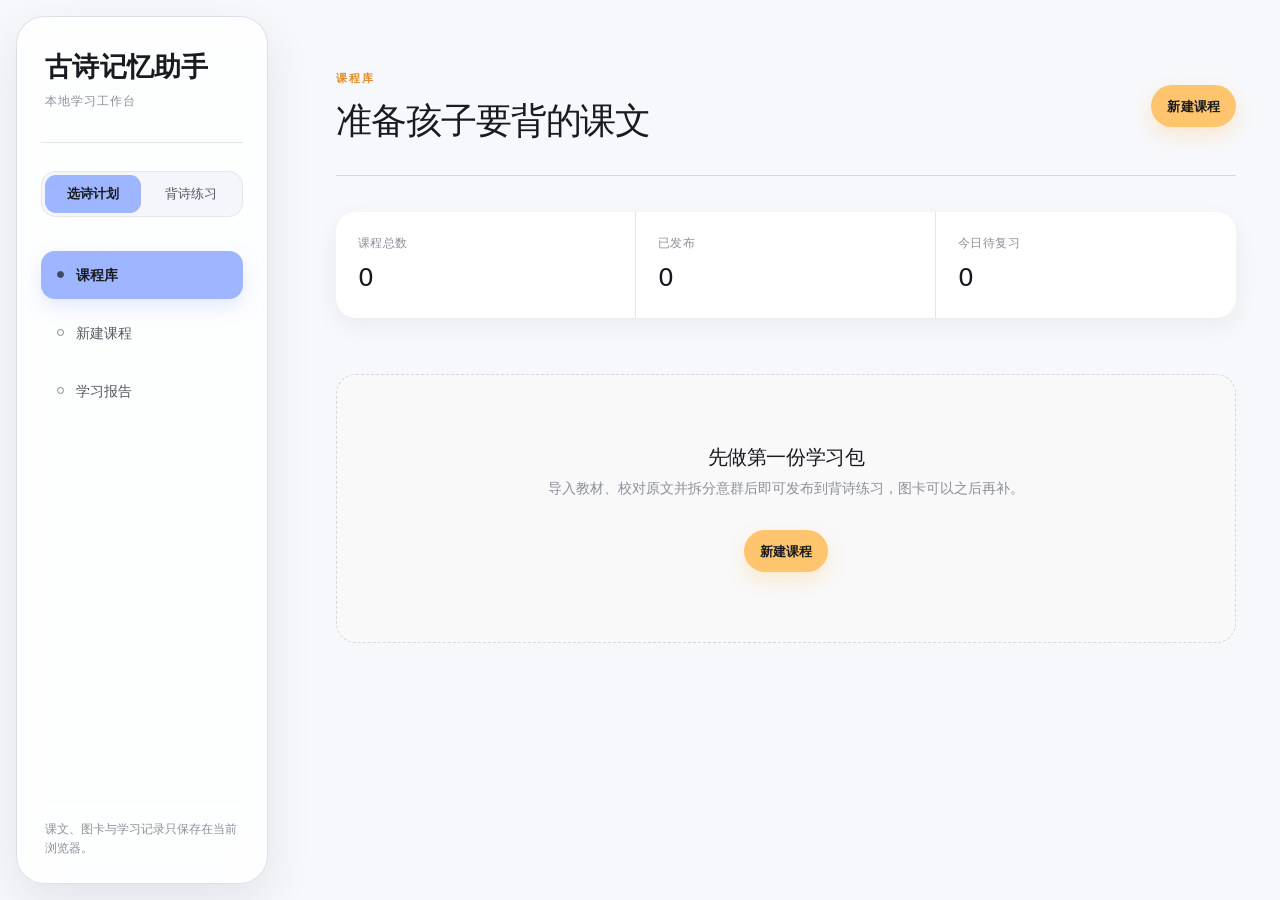
==== commit 8e0557e6: "修正意群拆分、图卡检索失败文案与空学习报告。 课程和个人图卡仍只保存在本机浏览器，不进入仓库。  Co-authored-by: Cursor <cursoragent@cursor.com>" ====
--- a/workspace.html
+++ b/workspace.html
@@ -67,7 +67,7 @@
       </section>
 
       <section id="build-images" class="build-panel" data-build-panel="images" hidden>
-        <div class="panel-head"><div><p class="eyebrow">第三步</p><h3>先找开放素材，再生成图卡</h3><p>系统会先按意群检索开放授权配图；找到候选后显示来源和许可。没有合适素材时，再生成图卡；生成失败才显示本地上传备用。</p></div></div>
+        <div class="panel-head"><div><p class="eyebrow">第三步</p><h3>先找开放素材，再生成图卡</h3><p>系统会先按意群检索开放授权配图；找到候选后显示来源和许可。连不上素材或没有合适图时，可以生成图卡，也可以直接上传本地图卡。</p></div></div>
         <p id="image-generation-message" class="message" aria-live="polite"></p>
         <div id="image-editor" class="image-editor"></div>
         <div class="form-actions"><button class="button button-primary" type="button" data-next-build="publish">检查发布条件</button></div>
--- a/workspace.css
+++ b/workspace.css
@@ -103,6 +103,7 @@
 .empty-state { grid-column: 1 / -1; padding: 70px 26px; border: 1px dashed var(--line-strong); background: rgba(251,250,247,.55); text-align: center; }
 .empty-state h3 { margin-bottom: 8px; font-family: "Songti SC", "STSong", serif; font-size: 1.25rem; font-weight: 500; }
 .empty-state p { color: var(--muted); font-size: .86rem; }
+.empty-state .button { margin-top: 18px; }
 
 .build-steps { margin: 35px 0 16px; padding: 0; display: grid; grid-template-columns: repeat(4, 1fr); list-style: none; border-bottom: 1px solid var(--line); }
 .build-steps li { position: relative; padding: 0 10px 13px 0; color: var(--muted); font-size: .78rem; }
